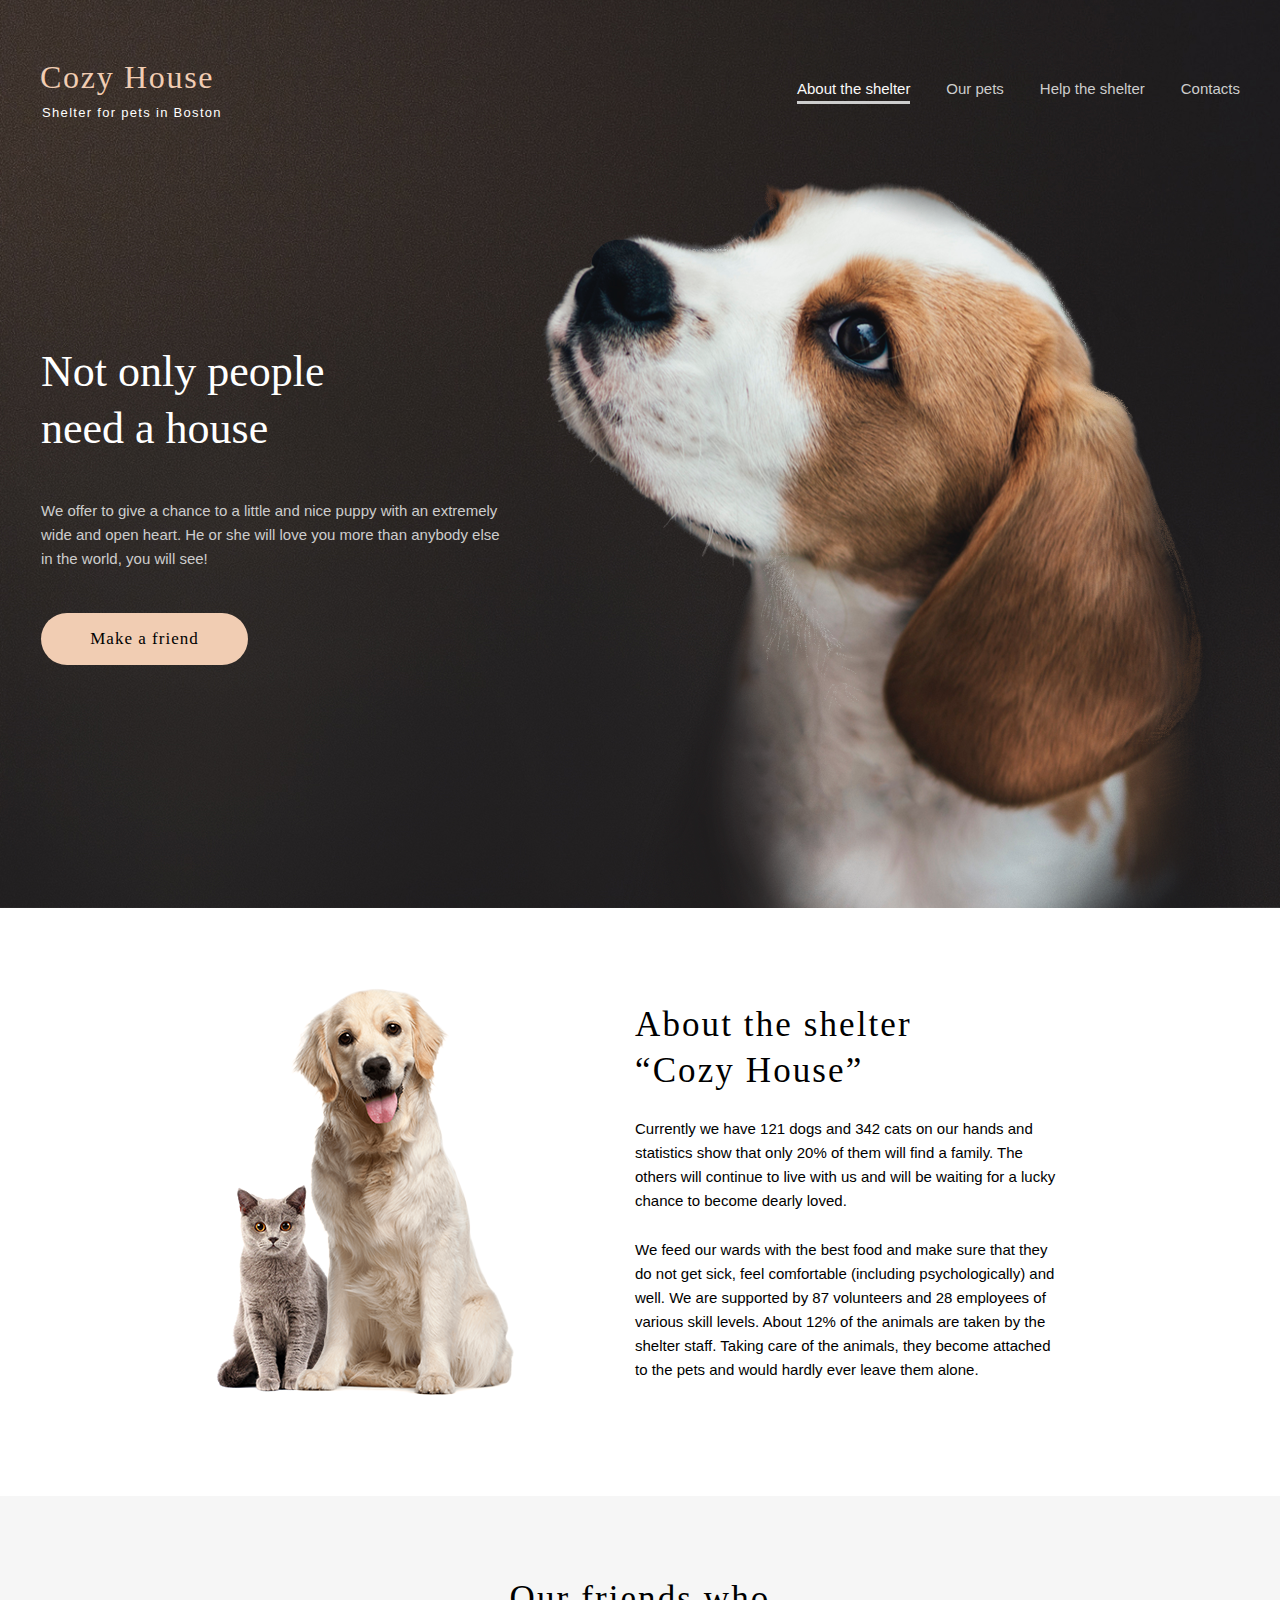
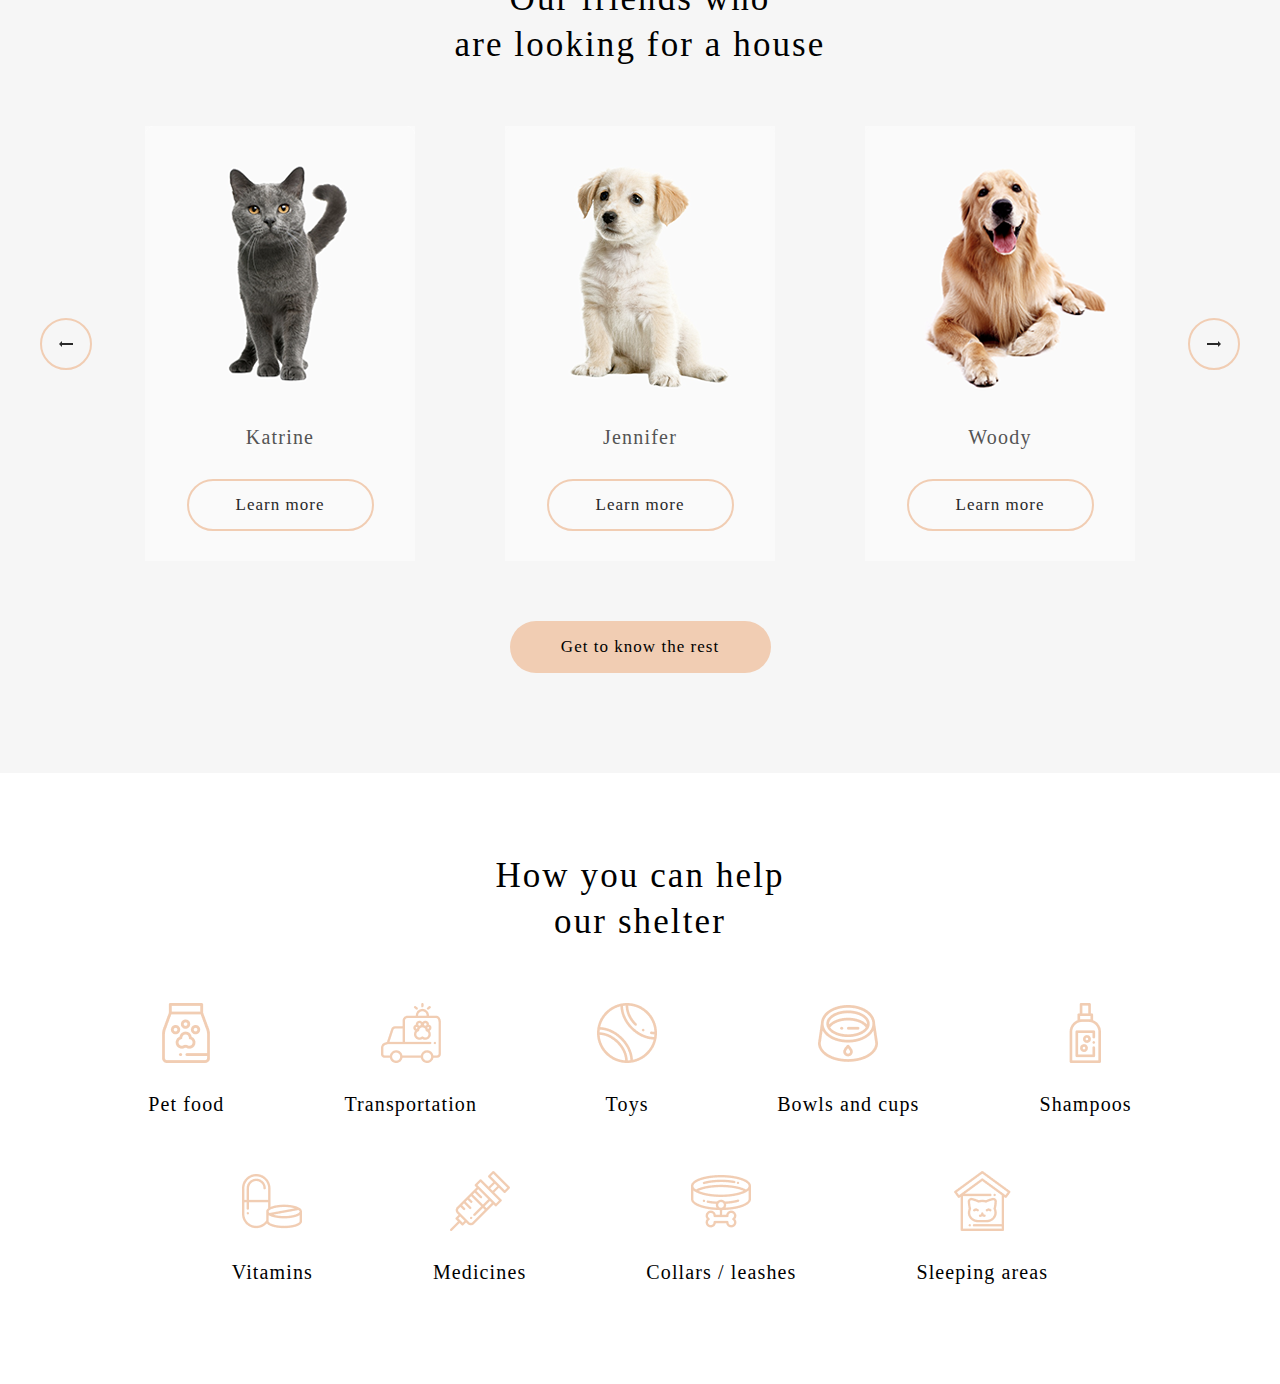
==== shelter/pages/main/index.html @ c252a826 "feat: make block help responsive up to 320px" ====
<!DOCTYPE html>
<html lang="en">
<head>
  <meta charset="UTF-8">
  <meta http-equiv="X-UA-Compatible" content="IE=edge">
  <meta name="viewport" content="width=device-width, initial-scale=1.0">
  <title>Document</title>
  <link rel="stylesheet" href="normalize.css">
  <link rel="stylesheet" href="style.css">
</head>
<body>  
  <div class="not-only">
    <div class="wrapper">
      <header class="header">
        <div class="logo">
          <div class="title">
            <h1 class="logo-title">Cozy House</h1>
          </div>          
          <span class="subtitle">Shelter for pets in Boston</span>
        </div>
        <nav class="nav-menu">
          <ul class="nav-list">
            <li class="nav-item nav-item-active"><a href="#about" class="nav-link-active">About the shelter</a></li>
            <li class="nav-item"><a href="../pets/index.html" class="nav-link">Our pets</a></li>
            <li class="nav-item"><a href="#help" class="nav-link">Help the shelter</a></li>
            <li class="nav-item"><a href="#footer" class="nav-link">Contacts</a></li>
          </ul>
        </nav>
        <div class="burger">
          <div class="line"></div>
          <div class="line"></div>
          <div class="line"></div>
        </div>
      </header>
      <div class="start-screen-content">
        <div class="content">
          <h2>Not only people need a house</h2>
          <p>We offer to give a chance to a little and nice puppy with an extremely wide and open heart. He or she will love you more than anybody else in the world, you will see!</p>
          
            <a href="#pets" class="button button-primary make-a-friend">
              Make a friend
            </a>
          
        </div>        
        <img class="start-screen-puppy" src="../../assets/images/start-screen-puppy.png" alt="puppy image">
      </div>
     </div>
  </div>
  <div class="about">
    <div class="about-content">
      <img src="../../assets/images/about-pets.png" alt="picture of pets">
      <div class="content">
        <div class="heading"><h3>About the shelter “Cozy House”</h3></div>
        <div class="subheading">Currently we have 121 dogs and 342 cats on our hands and statistics show that only 20% of them will find a family. The others will continue to live with us and will be waiting for a lucky chance to become dearly loved.</div>
        <div class="subheading">We feed our wards with the best food and make sure that they do not get sick, feel comfortable (including psychologically) and well. We are supported by 87 volunteers and 28 employees of various skill levels. About 12% of the animals are taken by the shelter staff. Taking care of the animals, they become attached to the pets and would hardly ever leave them alone.</div>
      </div>
    </div>
  </div>
  <div class="pets" id="pets">
    <div class="pets-content">
      <div class="heading"><h3>Our friends who<br/>are looking for a house</h3></div>
      <div class="slider">
        <button class="button-arrow for-big-screen arrow-left"><img src="../../assets/images/Arrow-left.png" alt=""></button>
        <div class="card-container">
          <div class="card">
            <div class="pet-img"><img src="../../assets/images/pets-katrine.png" alt="pet photo"></div>
            <p class="pet-name">Katrine</p>
            <button class="button button-secondary">Learn more</button>
          </div>
          <div class="card">
            <div class="pet-img"><img src="../../assets/images/pets-jennifer.png" alt="pet photo"></div>
            <p class="pet-name">Jennifer</p>
            <button class="button button-secondary">Learn more</button>
          </div>
          <div class="card">
            <div class="pet-img"><img src="../../assets/images/pets-woody.png" alt="pet photo"></div>
            <p class="pet-name">Woody</p>
            <button class="button button-secondary">Learn more</button>
          </div>   
        </div>     
        <button class="button-arrow for-big-screen arrow-right"><img src="../../assets/images/Arrow-right.png" alt=""></button>
                
      </div>
      <div class="for-small-screen">
        <button class="button-arrow arrow-left"><img src="../../assets/images/Arrow-left.png" alt=""></button>
        <button class="button-arrow arrow-right"><img src="../../assets/images/Arrow-right.png" alt=""></button>
      </div>
      <a href="../pets/index.html" class="button button-primary">Get to know the rest</a>
    </div>
  </div>
  
  <div class="help" id="help">
    <div class="help-content">
      <h3 class="heading">How you can help our shelter</h3>
      <div class="list">
        <div class="list-item">
          <img src="../../assets/icons/icon-pet-food.png" alt="icon-image" class="icon">
          <div class="text">Pet food</div>
        </div>
        <div class="list-item">
          <img src="../../assets/icons/icon-transportation.png" alt="icon-image" class="icon">
          <div class="text">Transportation</div>
        </div>
        <div class="list-item">
          <img src="../../assets/icons/icon-toys.png" alt="icon-image" class="icon">
          <div class="text">Toys</div>
        </div>
        <div class="list-item">
          <img src="../../assets/icons/icon-bowls-and-cups.png" alt="icon-image" class="icon">
          <div class="text">Bowls and cups</div>
        </div>
        <div class="list-item">
          <img src="../../assets/icons/icon-shampoos.png" alt="icon-image" class="icon">
          <div class="text">Shampoos</div>
        </div>
        <div class="list-item">
          <img src="../../assets/icons/icon-vitamins.png" alt="icon-image" class="icon">
          <div class="text">Vitamins</div>
        </div>
        <div class="list-item">
          <img src="../../assets/icons/icon-medicines.png" alt="icon-image" class="icon">
          <div class="text">Medicines</div>
        </div>
        <div class="list-item">
          <img src="../../assets/icons/icon-collars-leashes.png" alt="icon-image" class="icon">
          <div class="text">Collars / leashes</div>
        </div>
        <div class="list-item">
          <img src="../../assets/icons/icon-sleeping-area.png" alt="icon-image" class="icon">
          <div class="text">Sleeping areas</div>
        </div>
      </div>
    </div>
  </div>

  <!-- <div class="donation">
    <div class="donation-content">
      <img src="../../assets/images/donation-dog.png" alt="dog image" class="donation-dog-img">
      <div class="content">
        <h3 class="heading">You can also make a donation</h3>
        <h5 class="subheading">Name of the bank / Type of bank account</h5>
        <a href="##" class="credit-card-link">
          <div class="credit-card">
            <img src="../../assets/icons/credit-card.png" alt="credit card image" class="credit-card-img">
            <h4 class="credit-card-number">8380 2880 8028 8791 7435</h4>
          </div>
        </a>
        <div class="legal-information">Legal information and lorem ipsum dolor sit amet, consectetur adipiscing elit. Maecenas a ipsum at libero sagittis dignissim sed ac diam. Praesent ultrices maximus tortor et vulputate. Interdum et malesuada fames ac ante ipsum primis in faucibus.</div>
        
      </div>
    </div>
  </div> -->

  <!-- <footer class="footer" id="footer">
    <div class="footer-content">
      <div class="footer-info-box contacts">
        <h3 class="title">For questions and suggestions</h3>
        <a href="mailto:email@shelter.com">
          <div class="footer-contacts mail">
            <img src="../../assets/icons/icon-email.png" alt="email icon" class="footer-icon email-icon">
            <h4 class="email-address">email@shelter.com</h4>
          </div>
        </a>
        <a href="tel:+13 674 567 75 54">
          <div class="footer-contacts phone">
            <img src="../../assets/icons/icon-phone.png" alt="phone icon" class="footer-icon phone-icon">
            <h4 class="phone-number">+13 674 567 75 54</h4>
          </div>
        </a>        
      </div>
      
      <div class="footer-info-box locations">
        <h3 class="title">We are waiting for your visit</h3>
        <a href="https://bit.ly/3NLnndG" target="_blank">
          <div class="footer-contacts boston">
            <img src="../../assets/icons/icon-marker.png" alt="geo icon" class="footer-icon">
            <h4 class="boston-address">1 Central Street, Boston (entrance from the store)</h4>
          </div>
        </a>
        <a href="https://bit.ly/3wW7yuR" target="_blank">
          <div class="footer-contacts london">
            <img src="../../assets/icons/icon-marker.png" alt="geo icon" class="footer-icon">
            <h4 class="phone-number">18 South Park, London </h4>
          </div>
        </a>
      </div>
      <img src="../../assets/images/footer-puppy.png" alt="puppy image" class="footer-puppy">
    </div>
  </footer> -->
</body>
</html>
---- shelter/pages/main/style.css ----
html {
  width: 100%;
  max-width: 100%;
  overflow-x: hidden;
}

body {
  width: 100%;
  max-width: 100%;
  overflow-x: hidden;
}

h3, h4, h5, .button, .not-only .header .logo .title .logo-title, .not-only .content h2, .card .pet-name, .help .help-content .heading, .help .help-content .list .list-item .text, .donation .donation-content .content .credit-card .credit-card-number {
  font-family: Georgia, 'Times New Roman', Times, serif;
  font-style: normal;
  font-weight: 400;
}

.not-only .header .logo .subtitle, .not-only .header .nav-menu .nav-list .nav-item, .not-only .content p, .about .about-content .content .subheading {
  font-family: Arial, Helvetica, sans-serif;
  font-weight: normal;
  font-size: 15px;
}

.donation .donation-content .content .legal-information {
  font-family: Arial, Helvetica, sans-serif;
  font-style: italic;
}

html {
  scroll-behavior: smooth;
}

a {
  text-decoration: none;
}

a:hover {
  cursor: pointer;
}

a:link, a:visited {
  color: inherit;
}

body {
  height: auto;
  width: auto;
}

h1 {
  letter-spacing: 0.06em;
  line-height: 110%;
}

h2 {
  font-size: 44px;
  margin: 0px;
  line-height: 130%;
}

h3 {
  font-size: 35px;
  color: color-dark-1;
  line-height: 130%;
  letter-spacing: 0.06em;
  margin: 0px;
}

@media (max-width: 767px) {
  h3 {
    font-size: 25px;
  }
}

h4 {
  font-size: 20px;
  line-height: 115%;
  letter-spacing: 0.06em;
  color: #545454;
  margin: 0px;
  color: #F1CDB3;
}

h5 {
  font-size: 15px;
  line-height: 110%;
  color: #545454;
  letter-spacing: 0.06em;
  margin: 0px;
}

.button {
  border-radius: 100px;
  height: 52px;
  color: #292929;
  border: none;
  display: flex;
  align-items: center;
  justify-content: center;
  font-size: 17px;
  line-height: 130%;
  letter-spacing: 0.06em;
  color: #292929;
}

.button:hover {
  cursor: pointer;
}

.button-primary {
  background-color: #F1CDB3;
}

.button-primary:hover {
  background-color: #FDDCC4;
}

.button-secondary {
  border: 2px solid #F1CDB3;
  background-color: transparent;
  width: 187px;
}

.button-secondary:hover {
  background-color: #FDDCC4;
}

.button-arrow {
  width: 52px;
  height: 52px;
  border: 2px solid #F1CDB3;
  font-weight: bold;
  border-radius: 100px;
  display: flex;
  align-items: center;
  justify-content: center;
  background-color: transparent;
}

.button-arrow:hover {
  background-color: #FDDCC4;
  cursor: pointer;
}

.not-only {
  background-image: url("../../assets/images/start-screen-background.jpg");
  background-size: 100%;
  background-repeat: no-repeat;
  width: 100%;
  height: 908px;
}

@media (max-width: 1279px) {
  .not-only {
    width: auto;
    height: auto;
    background-image: url("../../assets/images/start-screen-background-768.jpg");
  }
}

@media (max-width: 767px) {
  .not-only {
    background-image: url("../../assets/images/start-screen-gradient-background-320px.png");
  }
}

.not-only .wrapper {
  max-width: 1200px;
  height: auto;
  margin: auto;
  display: flex;
  flex-direction: column;
  align-items: center;
}

@media (max-width: 1279px) {
  .not-only .wrapper {
    height: fit-content;
  }
}

@media (max-width: 767px) {
  .not-only .wrapper {
    padding: 30px 10px 0;
  }
}

.not-only .start-screen-content {
  max-width: 1200px;
  height: auto;
  margin-top: 60px;
  display: flex;
  align-items: center;
  justify-content: space-between;
  column-gap: 40px;
}

@media (max-width: 1279px) {
  .not-only .start-screen-content {
    width: calc(100% - 200px);
    display: flex;
    flex-direction: column;
    margin-top: 0;
    height: auto;
  }
}

.not-only .start-screen-content .start-screen-puppy {
  max-width: 100%;
  min-width: 260px;
  height: auto;
}

@media (max-width: 1279px) {
  .not-only .start-screen-content .start-screen-puppy {
    width: 100%;
    height: auto;
    margin-left: 140px;
  }
}

@media (max-width: 767px) {
  .not-only .start-screen-content .start-screen-puppy {
    margin-left: 40px;
  }
}

.not-only .start-screen-content .content {
  margin-top: 163px;
  margin-bottom: 243px;
  display: flex;
  flex-direction: column;
  justify-content: space-between;
}

@media (max-width: 1279px) {
  .not-only .start-screen-content .content {
    margin-top: 60px;
    margin-bottom: 100px;
  }
}

@media (max-width: 767px) {
  .not-only .start-screen-content .content {
    margin-bottom: 105px;
  }
}

.not-only .header {
  height: 60px;
  width: 100%;
  margin-top: 60px;
  display: flex;
  flex-direction: row;
  align-items: center;
  justify-content: space-between;
}

@media (max-width: 1279px) {
  .not-only .header {
    width: calc(100% - 60px);
    margin-left: 30px;
    margin-right: 30px;
    margin-top: 30px;
  }
}

@media (max-width: 767px) {
  .not-only .header {
    margin: 0 43px 0 0;
    width: calc(100% - 43px);
  }
}

.not-only .header .logo {
  display: flex;
  flex-direction: column;
  justify-content: space-between;
  width: 184px;
  height: 60px;
  color: #F1CDB3;
}

.not-only .header .logo .title {
  width: 184px;
  height: 35px;
  left: 0px;
  top: calc(50% - 35px/2 - 12.5px);
}

.not-only .header .logo .title .logo-title {
  font-size: 32px;
  margin: 0px;
  line-height: 110%;
  letter-spacing: 0.053em;
  text-align: justify;
}

.not-only .header .logo .subtitle {
  display: inline-block;
  font-size: 13px;
  line-height: 15px;
  letter-spacing: 0.1em;
  color: #FFFFFF;
  text-align: center;
}

.not-only .header .nav-menu {
  width: 443px;
  height: 27px;
  display: flex;
  align-items: center;
  justify-content: space-between;
}

@media (max-width: 767px) {
  .not-only .header .nav-menu {
    display: none;
  }
}

.not-only .header .nav-menu .nav-list {
  width: 100%;
  list-style: none;
  display: flex;
  flex-direction: row;
  justify-content: space-between;
  padding-left: 0px;
}

.not-only .header .nav-menu .nav-list .nav-item {
  font-size: 15px;
  line-height: 160%;
  color: #CDCDCD;
}

.not-only .header .nav-menu .nav-list .nav-item-active {
  color: #FAFAFA;
  border-bottom: #CDCDCD solid 3px;
}

.not-only .burger {
  width: 30px;
  height: 22px;
  display: none;
}

.not-only .burger .line {
  width: 100%;
  height: 2px;
  background-color: #F1CDB3;
}

@media (max-width: 767px) {
  .not-only .burger {
    display: flex;
    flex-direction: column;
    justify-content: space-between;
  }
}

.not-only .content {
  width: 460px;
  height: 322px;
}

@media (max-width: 767px) {
  .not-only .content {
    height: auto;
    width: auto;
    display: flex;
    flex-direction: column;
    align-items: center;
    row-gap: 42px;
  }
}

.not-only .content h2 {
  width: 310px;
  height: 114px;
  color: white;
}

@media (max-width: 767px) {
  .not-only .content h2 {
    font-size: 25px;
    letter-spacing: 0.06em;
    width: 250px;
    text-align: center;
    height: 64px;
  }
}

.not-only .content p {
  width: 460px;
  height: 72px;
  color: #CDCDCD;
  font-size: 15px;
  line-height: 160%;
}

@media (max-width: 767px) {
  .not-only .content p {
    width: 300px;
    height: auto;
    text-align: center;
    margin: 0;
  }
}

.not-only .content .button {
  width: 207px;
}

@media (max-width: 1279px) {
  .not-only .content .button {
    display: flex;
    align-self: center;
  }
}

.not-only img {
  width: 698px;
  height: 728px;
}

.about {
  width: 1280px;
  height: 588px;
  margin: auto;
  display: flex;
  align-self: center;
  justify-content: center;
}

@media (max-width: 1279px) {
  .about {
    width: auto;
    height: auto;
    padding-top: 80px;
    padding-bottom: 100px;
  }
}

@media (max-width: 767px) {
  .about {
    padding: 42px 0;
  }
}

.about img {
  width: 300px;
  height: 408px;
  margin-left: 175px;
}

@media (max-width: 1279px) {
  .about img {
    margin-left: 0;
  }
}

@media (max-width: 767px) {
  .about img {
    width: 260px;
    height: auto;
    margin-top: 42px;
  }
}

.about .about-content {
  width: 1200px;
  height: 408px;
  margin: auto;
  margin-top: 80px;
  display: flex;
  align-items: center;
}

@media (max-width: 1279px) {
  .about .about-content {
    flex-direction: column-reverse;
    width: auto;
    height: auto;
    margin-top: 0;
  }
}

.about .about-content .content {
  width: 430px;
  height: 380px;
  margin-left: 120px;
  margin-right: 175px;
  display: flex;
  flex-direction: column;
  justify-content: space-between;
}

@media (max-width: 1279px) {
  .about .about-content .content {
    margin: 0 0 80px;
  }
}

@media (max-width: 767px) {
  .about .about-content .content {
    width: auto;
    height: auto;
    padding: 0 25px;
    row-gap: 23px;
    margin: auto;
  }
}

.about .about-content .content .heading {
  width: 360px;
  height: 90px;
}

@media (max-width: 767px) {
  .about .about-content .content .heading {
    width: 260px;
    height: 64px;
    text-align: center;
    margin: auto;
  }
  .about .about-content .content .heading h3 {
    font-size: 25px;
  }
}

.about .about-content .content .subheading {
  max-width: 430px;
  height: auto;
  line-height: 160%;
}

@media (max-width: 767px) {
  .about .about-content .content .subheading {
    text-align: justify;
  }
}

.pets {
  width: 100vw;
  height: 797px;
  background-color: #F6F6F6;
  padding-top: 80px;
}

@media (max-width: 767px) {
  .pets {
    padding-top: 42px;
    padding-bottom: 42px;
    height: auto;
  }
}

.pets .pets-content {
  height: 697px;
  margin: 0px auto;
  display: flex;
  flex-direction: column;
  align-items: center;
}

@media (max-width: 767px) {
  .pets .pets-content {
    height: auto;
  }
}

.pets .pets-content .button {
  height: 52px;
}

.pets .pets-content .heading {
  width: 400px;
  height: 90px;
  text-align: center;
  margin: 0px auto 60px;
}

@media (max-width: 767px) {
  .pets .pets-content .heading {
    margin-bottom: 42px;
    width: 300px;
    height: 64px;
  }
}

.pets .pets-content .slider {
  height: 435px;
  margin: 0px auto 60px;
  display: flex;
  align-items: center;
  justify-content: space-between;
}

@media (max-width: 767px) {
  .pets .pets-content .slider {
    margin-bottom: 20px;
  }
}

.pets .pets-content .button-primary {
  width: 261px;
  height: 52px;
}

.pets .pets-content .button-primary:hover {
  cursor: pointer;
  background-color: #FDDCC4;
}

.for-small-screen {
  display: none;
}

@media (max-width: 767px) {
  .for-small-screen {
    display: flex;
    width: 184px;
    justify-content: space-between;
    margin-bottom: 42px;
  }
}

.card-container {
  display: flex;
  gap: 90px;
  justify-content: space-between;
  margin: 0 53px;
}

@media (max-width: 1279px) {
  .card-container {
    gap: 40px;
    margin: 0 12px;
  }
  .card-container .card:nth-last-child(-n+1) {
    display: none;
  }
}

@media (max-width: 767px) {
  .card-container .card:nth-last-child(-n+2) {
    display: none;
  }
}

@media (max-width: 767px) {
  .for-big-screen {
    display: none;
  }
}

.card {
  width: 270px;
  height: 435px;
  display: flex;
  flex-direction: column;
  align-items: center;
  background-color: #FAFAFA;
}

.card:hover {
  cursor: pointer;
  box-shadow: 0px 2px 35px 14px rgba(13, 13, 13, 0.04);
}

.card:hover .button {
  border: none;
  box-shadow: 0px 0px 5px 1px #d5e0a8;
  background-color: #F1CDB3;
}

.card:hover .button:hover {
  background-color: #FDDCC4;
}

.card .pet-name {
  color: #545454;
  font-size: 20px;
  line-height: 23px;
  letter-spacing: 0.06em;
  margin-top: 30px;
  margin-bottom: 30px;
}

.card .pet-img {
  width: 270px;
  height: 270px;
}

.help {
  width: auto;
  padding: 80px 0 100px;
}

@media (max-width: 767px) {
  .help {
    padding: 42px 15px;
  }
}

.help .help-content {
  margin: 0px auto;
  padding: 0 87px;
  display: flex;
  flex-direction: column;
  align-items: center;
}

@media (max-width: 1279px) {
  .help .help-content {
    padding: 0;
  }
}

.help .help-content .heading {
  width: 312px;
  height: 90px;
  text-align: center;
  margin-bottom: 60px;
}

@media (max-width: 767px) {
  .help .help-content .heading {
    width: 225px;
    height: 64px;
    margin-bottom: 42px;
  }
}

.help .help-content .list {
  display: flex;
  flex-wrap: wrap;
  gap: 55px 120px;
  justify-content: center;
}

@media (max-width: 1279px) {
  .help .help-content .list {
    column-gap: 60px;
  }
}

@media (max-width: 767px) {
  .help .help-content .list {
    gap: 30px 30px;
    justify-content: start;
  }
}

.help .help-content .list .list-item {
  display: flex;
  flex-direction: column;
  align-items: center;
  justify-content: space-between;
  height: 113px;
}

@media (max-width: 1279px) {
  .help .help-content .list .list-item {
    width: 170px;
  }
}

@media (max-width: 767px) {
  .help .help-content .list .list-item {
    width: 130px;
    height: 87px;
  }
}

@media (max-width: 767px) {
  .help .help-content .list .list-item img {
    width: 50px;
    height: 50px;
  }
}

.help .help-content .list .list-item .text {
  font-size: 20px;
  line-height: 115%;
  letter-spacing: 0.056em;
}

@media (max-width: 767px) {
  .help .help-content .list .list-item .text {
    font-size: 15px;
    line-height: 110%;
  }
}

.donation {
  width: auto;
  background-color: #F6F6F6;
  padding: 80px 182px 100px 183px;
}

.donation .donation-content {
  display: flex;
  margin: 0px auto;
  justify-content: space-between;
  align-items: center;
}

@media (max-width: 1279px) {
  .donation .donation-content {
    flex-direction: column-reverse;
    align-items: center;
  }
}

.donation .donation-content .donation-dog-img {
  width: 505px;
  height: 261px;
}

.donation .donation-content .content {
  width: 380px;
  height: 282px;
  display: flex;
  flex-direction: column;
  justify-content: space-between;
}

@media (max-width: 1279px) {
  .donation .donation-content .content {
    margin-bottom: 60px;
  }
}

.donation .donation-content .content .legal-information {
  font-size: 12px;
  line-height: 150%;
  color: #B2B2B2;
}

.donation .donation-content .content .heading {
  width: 300px;
}

.donation .donation-content .content .credit-card {
  width: 349px;
  height: 43px;
  border-radius: 9px;
  background-color: #F1CDB3;
  display: flex;
  justify-content: space-evenly;
  align-items: center;
}

.donation .donation-content .content .credit-card .credit-card-img {
  width: 30px;
  height: 23px;
}

.donation .donation-content .content .credit-card .credit-card-number {
  color: #545454;
}

.credit-card-link {
  text-decoration: none;
}

footer {
  background-image: url(../../assets/images/footer-background.png);
  background-size: 100% 100%;
  background-repeat: no-repeat;
  padding: 40px 30px 0;
}

@media (max-width: 1279px) {
  footer {
    background-image: url(../../assets/images/footer-background-768px.png);
    background-size: 100% 100%;
    padding-top: 30px;
  }
}

footer .footer-content {
  max-width: 1200px;
  margin: 0px auto;
  display: flex;
  align-items: flex-start;
  justify-content: space-between;
  flex-wrap: wrap;
}

@media (max-width: 1279px) {
  footer .footer-content {
    column-gap: 60px;
    row-gap: 65px;
    align-items: center;
    justify-content: center;
  }
}

footer .footer-content .footer-info-box {
  height: 234px;
  display: flex;
  flex-direction: column;
  justify-content: space-between;
  align-items: flex-start;
  padding-top: 16px;
}

@media (max-width: 1279px) {
  footer .footer-content .footer-info-box {
    padding-top: 0;
  }
}

footer .footer-content .footer-info-box .title {
  color: #FFFFFF;
}

footer .footer-content .contacts {
  width: 279px;
}

footer .footer-content .locations {
  width: 302px;
}

footer .footer-content .footer-contacts {
  display: flex;
  align-items: center;
}

footer .footer-content .footer-icon {
  margin-right: 20px;
}

.nav-link-active:hover {
  cursor: default;
}
/*# sourceMappingURL=style.css.map */
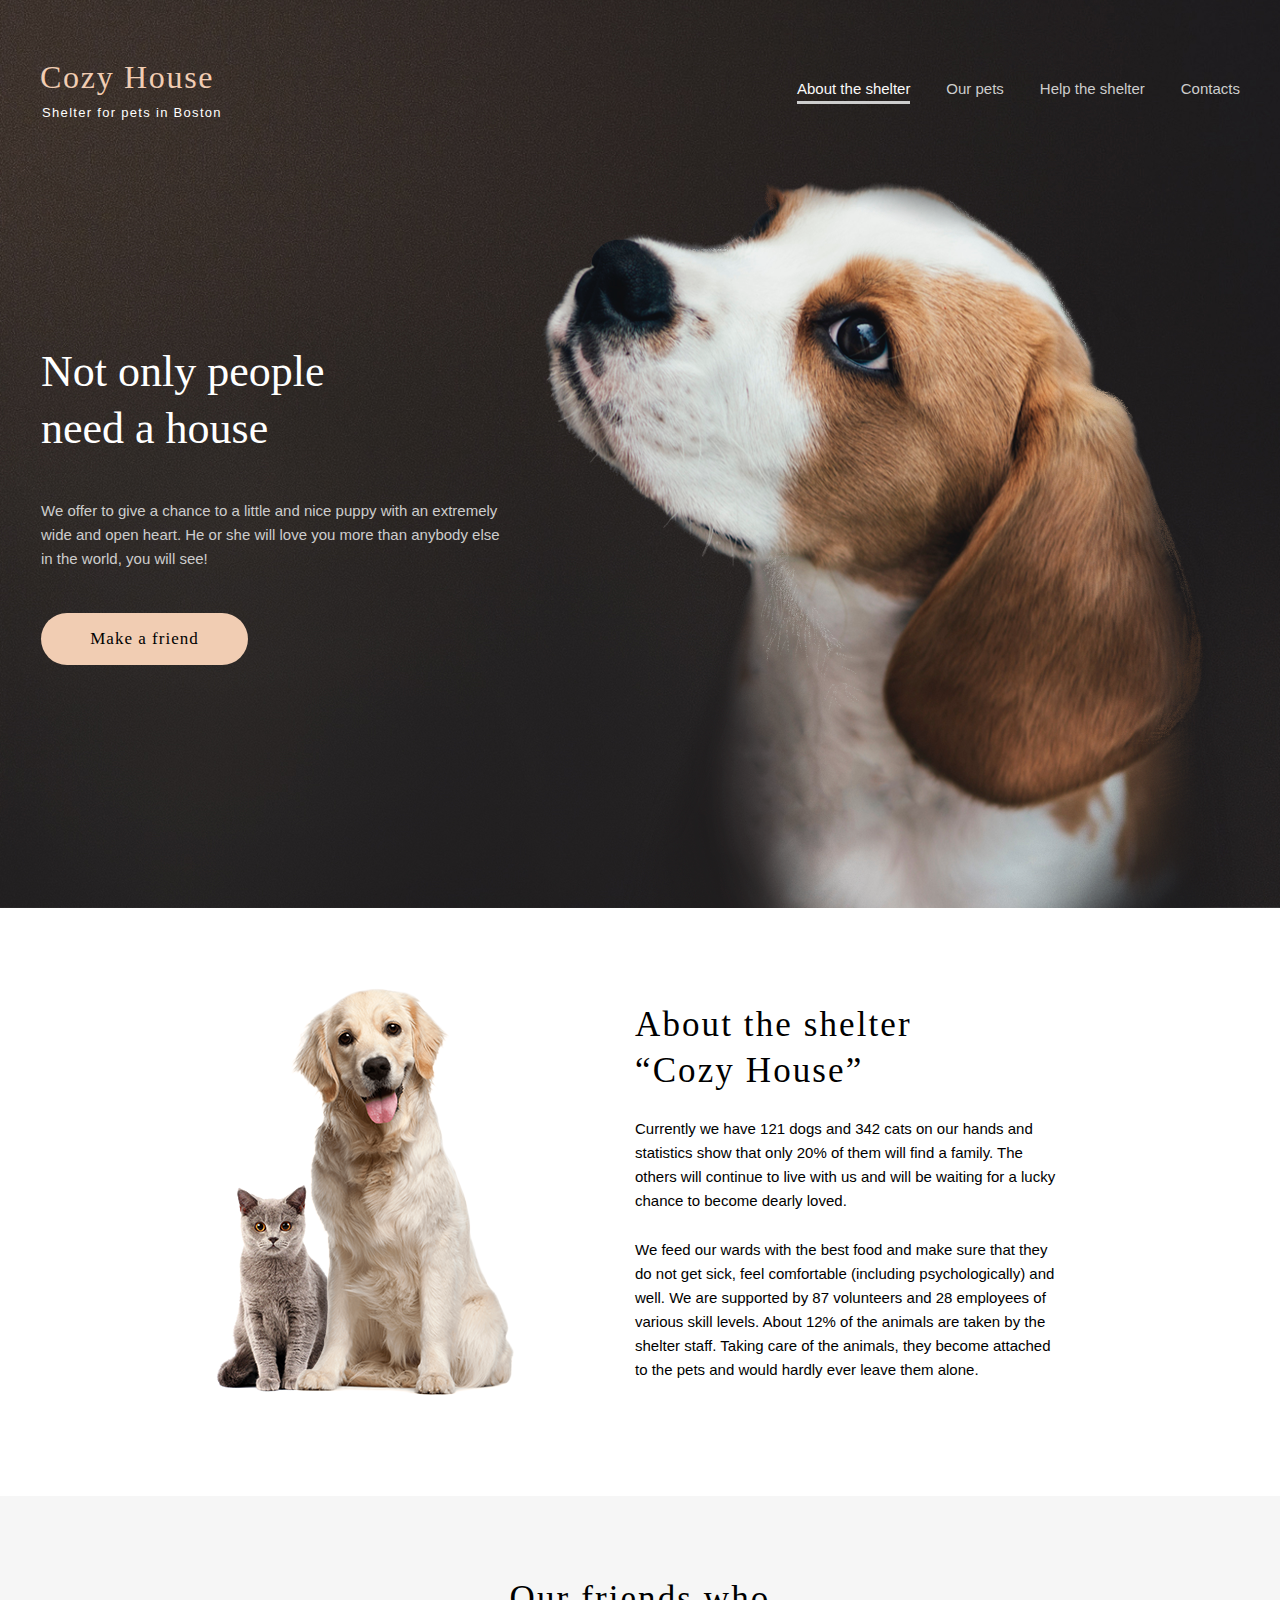
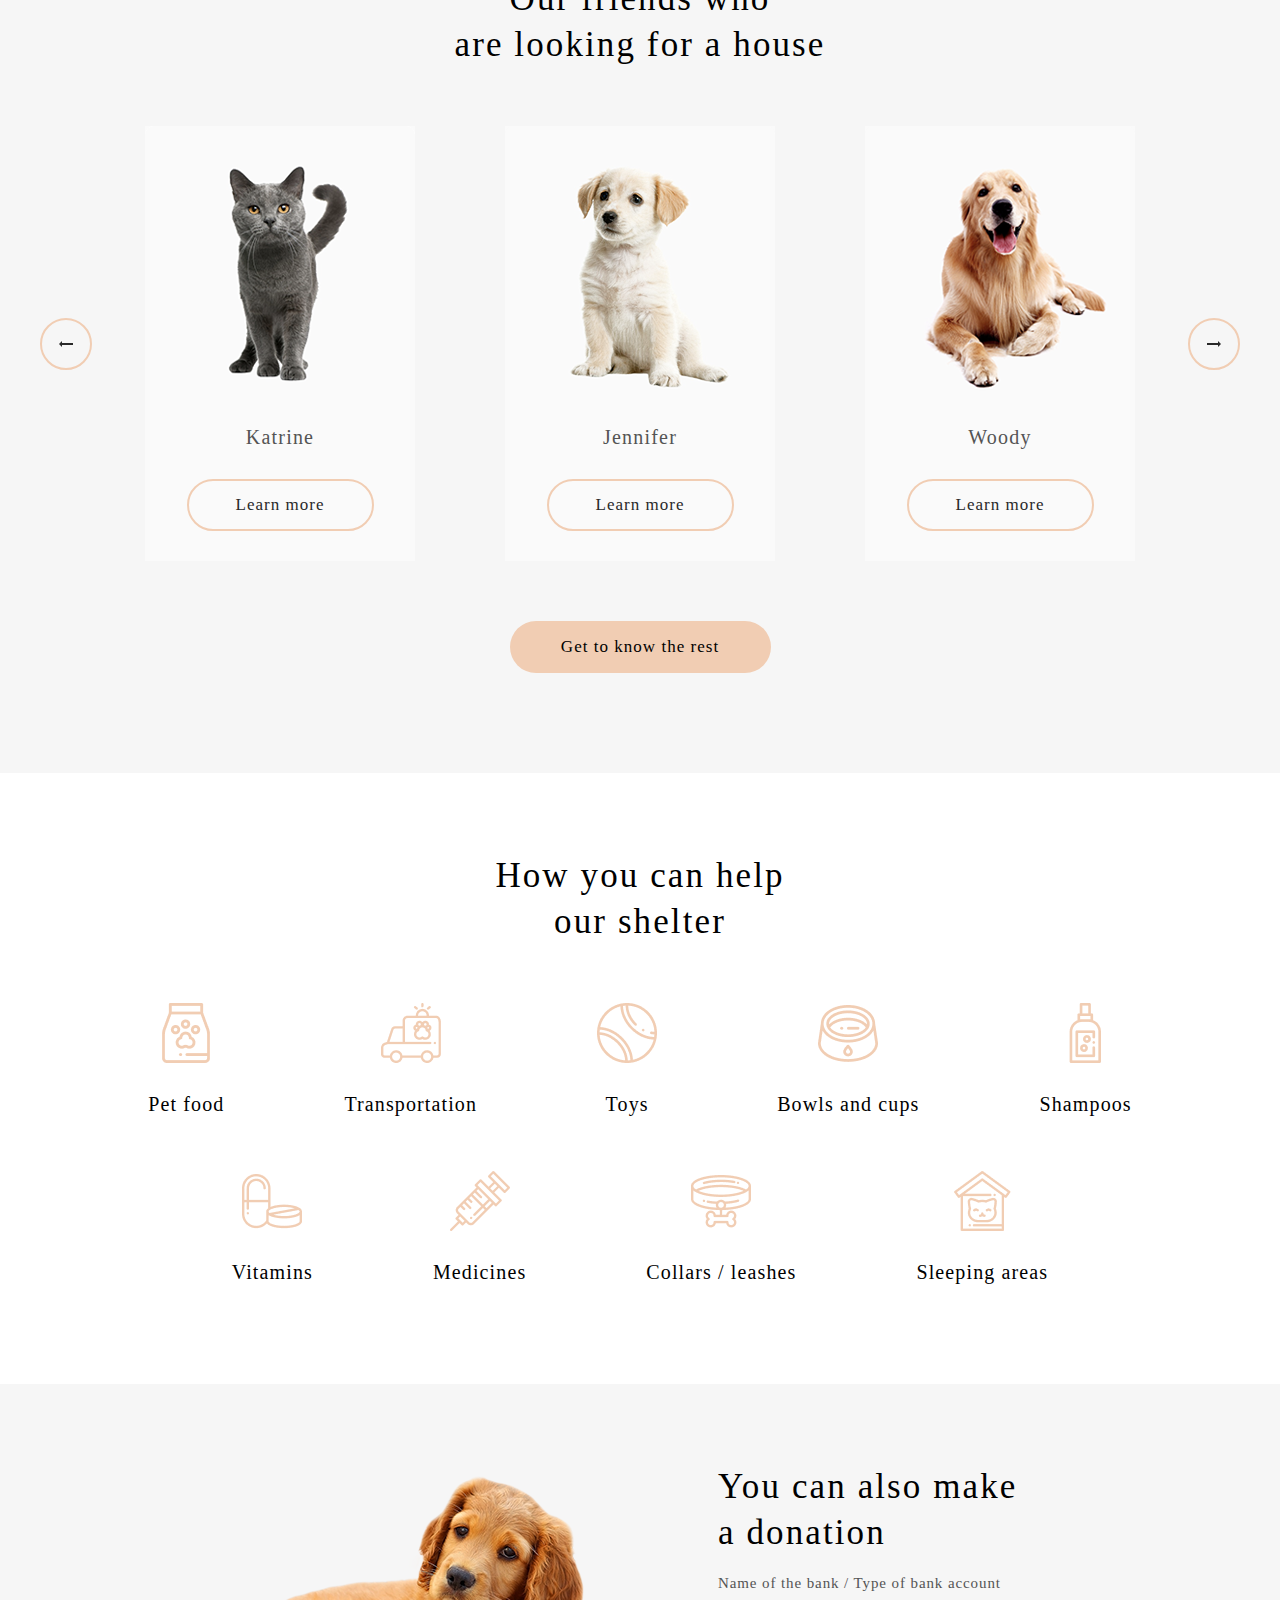
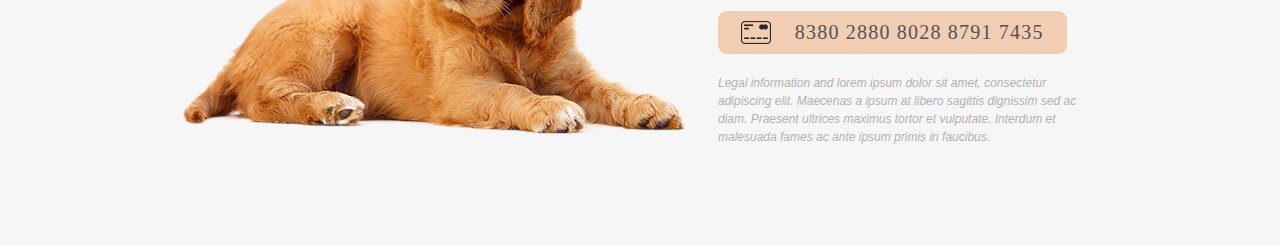
==== commit 8a5cf989: "feat: make block donation adaptive up to 320px" ====
--- a/shelter/pages/main/index.html
+++ b/shelter/pages/main/index.html
@@ -133,7 +133,7 @@
     </div>
   </div>
 
-  <!-- <div class="donation">
+  <div class="donation">
     <div class="donation-content">
       <img src="../../assets/images/donation-dog.png" alt="dog image" class="donation-dog-img">
       <div class="content">
@@ -149,7 +149,7 @@
         
       </div>
     </div>
-  </div> -->
+  </div>
 
   <!-- <footer class="footer" id="footer">
     <div class="footer-content">
--- a/shelter/pages/main/style.css
+++ b/shelter/pages/main/style.css
@@ -801,6 +801,12 @@
   padding: 80px 182px 100px 183px;
 }
 
+@media (max-width: 767px) {
+  .donation {
+    padding: 42px 0;
+  }
+}
+
 .donation .donation-content {
   display: flex;
   margin: 0px auto;
@@ -820,6 +826,13 @@
   height: 261px;
 }
 
+@media (max-width: 767px) {
+  .donation .donation-content .donation-dog-img {
+    width: 260px;
+    height: 135.2px;
+  }
+}
+
 .donation .donation-content .content {
   width: 380px;
   height: 282px;
@@ -831,6 +844,15 @@
 @media (max-width: 1279px) {
   .donation .donation-content .content {
     margin-bottom: 60px;
+  }
+}
+
+@media (max-width: 767px) {
+  .donation .donation-content .content {
+    width: 300px;
+    height: 281px;
+    align-items: center;
+    margin-bottom: 42px;
   }
 }
 
@@ -840,8 +862,29 @@
   color: #B2B2B2;
 }
 
+@media (max-width: 767px) {
+  .donation .donation-content .content .legal-information {
+    text-align: justify;
+    width: 280px;
+  }
+}
+
 .donation .donation-content .content .heading {
   width: 300px;
+}
+
+@media (max-width: 767px) {
+  .donation .donation-content .content .heading {
+    width: 220px;
+    text-align: center;
+  }
+}
+
+@media (max-width: 767px) {
+  .donation .donation-content .content .subheading {
+    line-height: 160%;
+    letter-spacing: normal;
+  }
 }
 
 .donation .donation-content .content .credit-card {
@@ -854,6 +897,12 @@
   align-items: center;
 }
 
+@media (max-width: 767px) {
+  .donation .donation-content .content .credit-card {
+    width: 281px;
+  }
+}
+
 .donation .donation-content .content .credit-card .credit-card-img {
   width: 30px;
   height: 23px;
@@ -861,6 +910,13 @@
 
 .donation .donation-content .content .credit-card .credit-card-number {
   color: #545454;
+}
+
+@media (max-width: 767px) {
+  .donation .donation-content .content .credit-card .credit-card-number {
+    font-size: 15px;
+    line-height: 110%;
+  }
 }
 
 .credit-card-link {
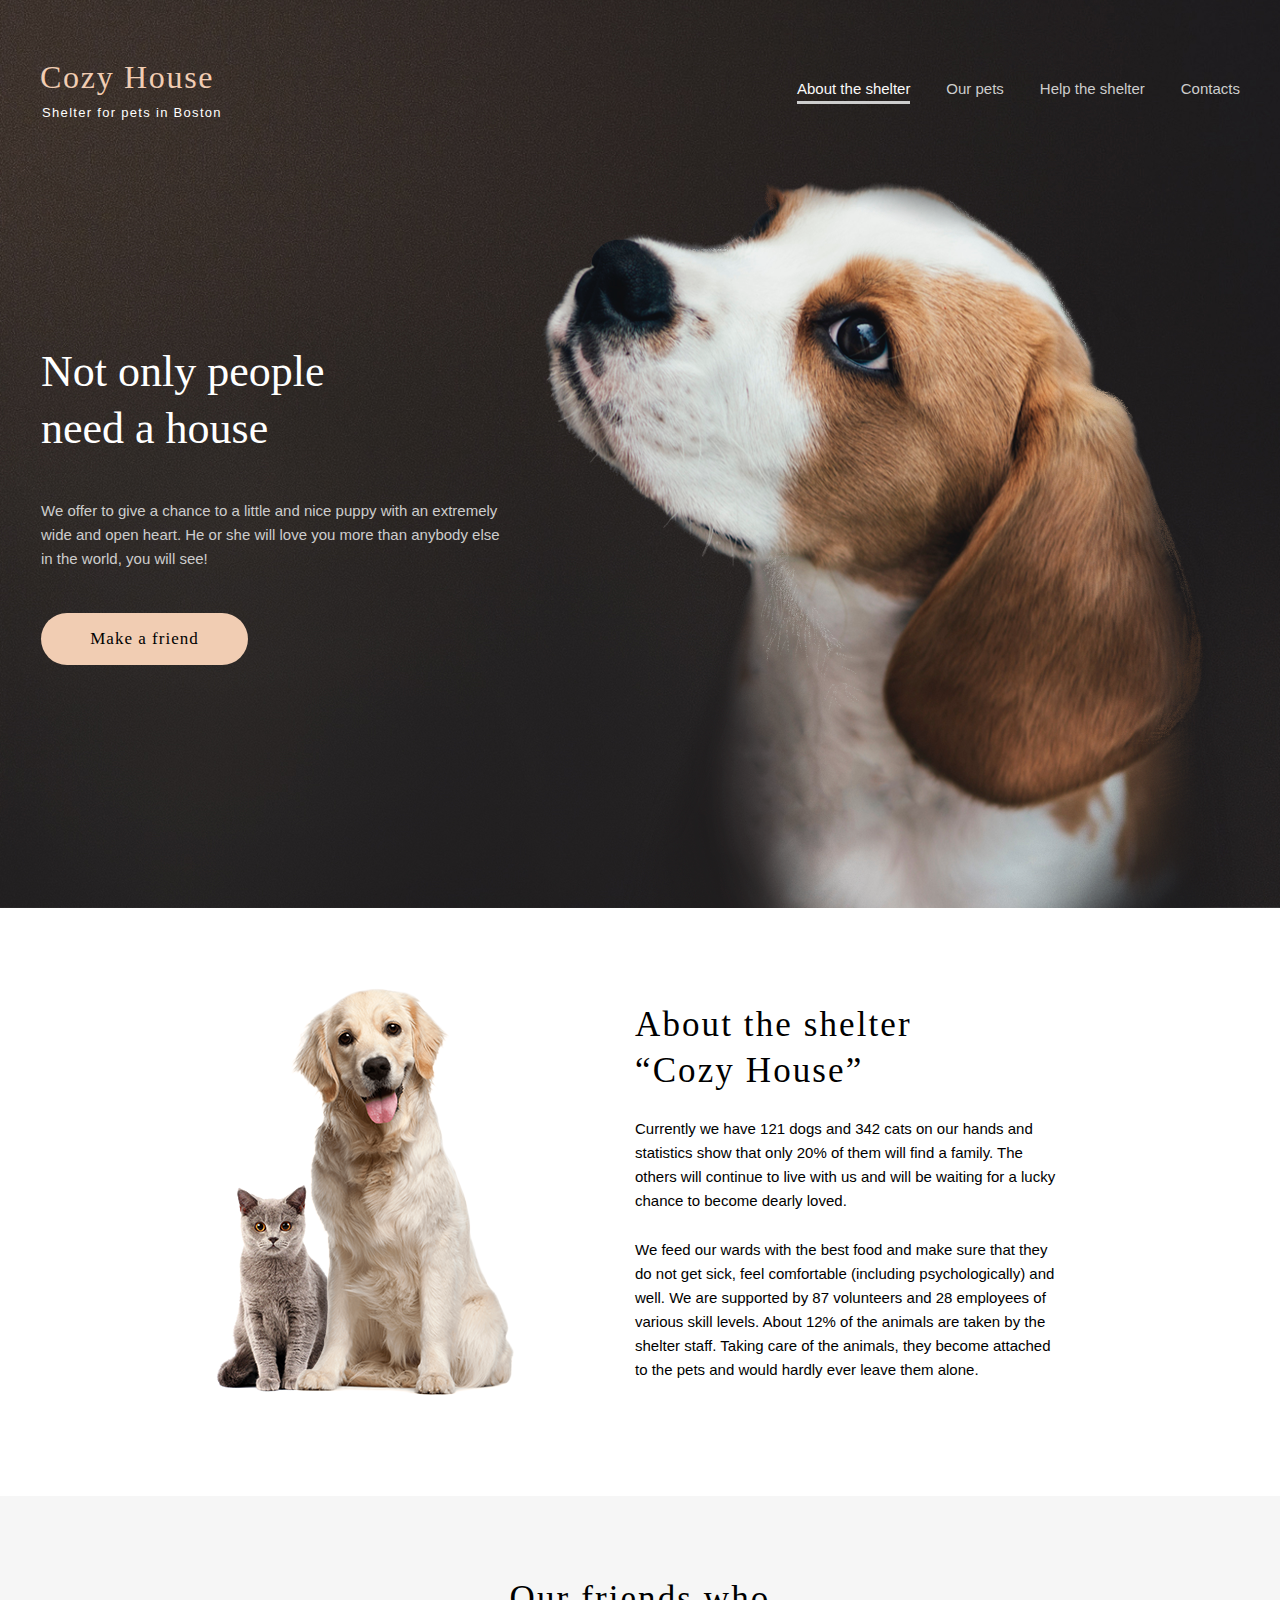
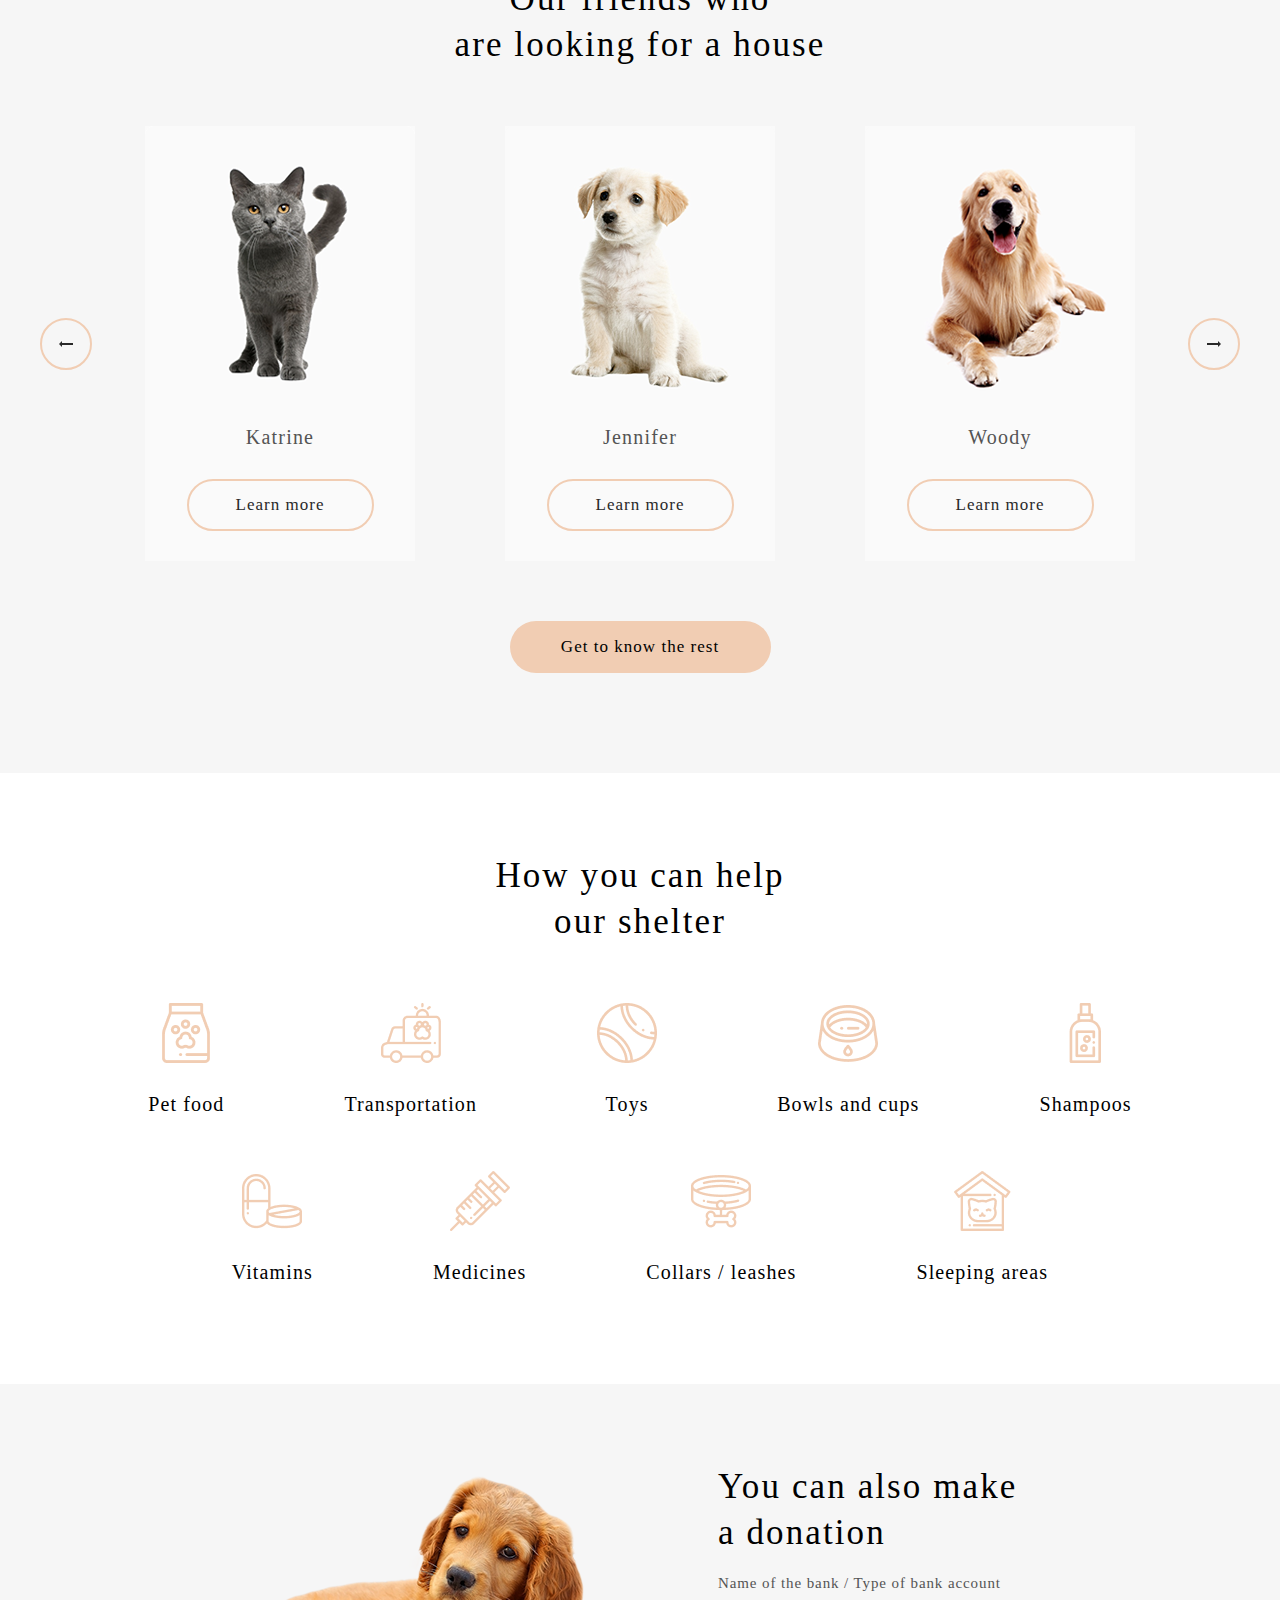
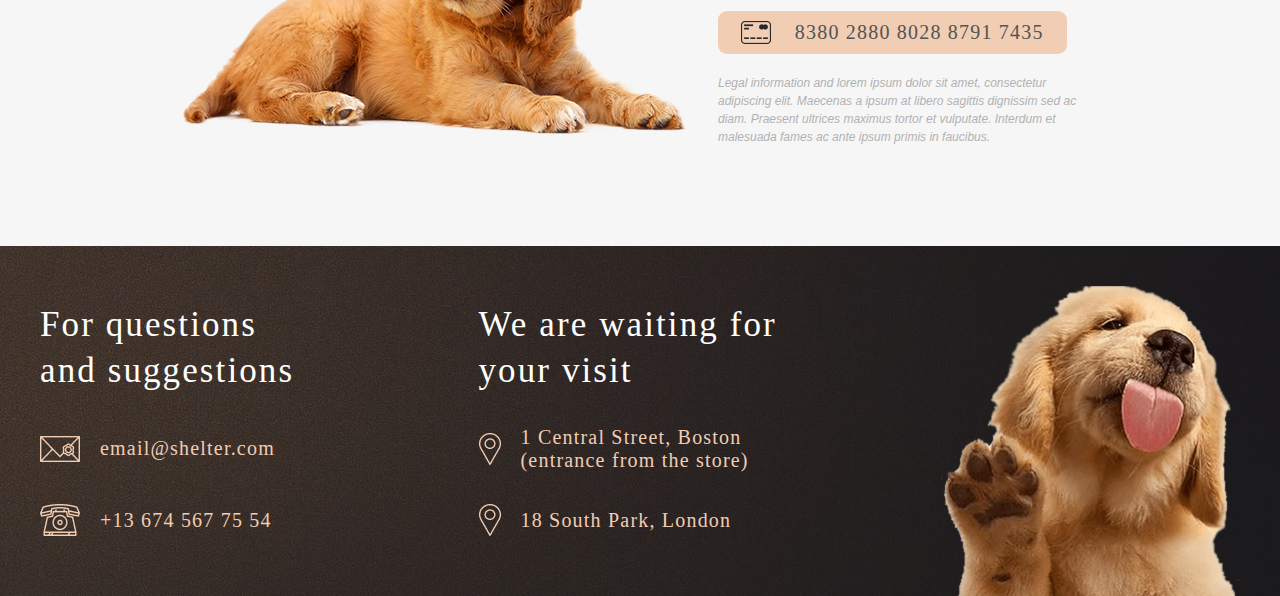
==== commit 82de9407: "feat: make footer adaptive up to 320px" ====
--- a/shelter/pages/main/index.html
+++ b/shelter/pages/main/index.html
@@ -151,7 +151,7 @@
     </div>
   </div>
 
-  <!-- <footer class="footer" id="footer">
+  <footer class="footer" id="footer">
     <div class="footer-content">
       <div class="footer-info-box contacts">
         <h3 class="title">For questions and suggestions</h3>
@@ -171,13 +171,13 @@
       
       <div class="footer-info-box locations">
         <h3 class="title">We are waiting for your visit</h3>
-        <a href="https://bit.ly/3NLnndG" target="_blank">
+        <a href="https://bit.ly/3NLnndG" target="_blank" class="location-row">
           <div class="footer-contacts boston">
             <img src="../../assets/icons/icon-marker.png" alt="geo icon" class="footer-icon">
             <h4 class="boston-address">1 Central Street, Boston (entrance from the store)</h4>
           </div>
         </a>
-        <a href="https://bit.ly/3wW7yuR" target="_blank">
+        <a href="https://bit.ly/3wW7yuR" target="_blank" class="location-row">
           <div class="footer-contacts london">
             <img src="../../assets/icons/icon-marker.png" alt="geo icon" class="footer-icon">
             <h4 class="phone-number">18 South Park, London </h4>
@@ -186,6 +186,6 @@
       </div>
       <img src="../../assets/images/footer-puppy.png" alt="puppy image" class="footer-puppy">
     </div>
-  </footer> -->
+  </footer>
 </body>
 </html>--- a/shelter/pages/main/style.css
+++ b/shelter/pages/main/style.css
@@ -938,6 +938,12 @@
   }
 }
 
+@media (max-width: 767px) {
+  footer {
+    padding: 30px 10px 0;
+  }
+}
+
 footer .footer-content {
   max-width: 1200px;
   margin: 0px auto;
@@ -956,6 +962,12 @@
   }
 }
 
+@media (max-width: 767px) {
+  footer .footer-content {
+    row-gap: 40px;
+  }
+}
+
 footer .footer-content .footer-info-box {
   height: 234px;
   display: flex;
@@ -971,10 +983,25 @@
   }
 }
 
+@media (max-width: 767px) {
+  footer .footer-content .footer-info-box {
+    height: auto;
+    row-gap: 40px;
+    align-items: center;
+  }
+}
+
 footer .footer-content .footer-info-box .title {
   color: #FFFFFF;
 }
 
+@media (max-width: 767px) {
+  footer .footer-content .footer-info-box .title {
+    text-align: center;
+    width: 279px;
+  }
+}
+
 footer .footer-content .contacts {
   width: 279px;
 }
@@ -992,7 +1019,28 @@
   margin-right: 20px;
 }
 
+@media (max-width: 767px) {
+  .london {
+    text-align: start;
+    margin-right: auto;
+  }
+}
+
+@media (max-width: 767px) {
+  .footer-puppy {
+    width: 260px;
+    height: 269px;
+  }
+}
+
 .nav-link-active:hover {
   cursor: default;
 }
+
+@media (max-width: 767px) {
+  .location-row {
+    display: flex;
+    align-self: start;
+  }
+}
 /*# sourceMappingURL=style.css.map */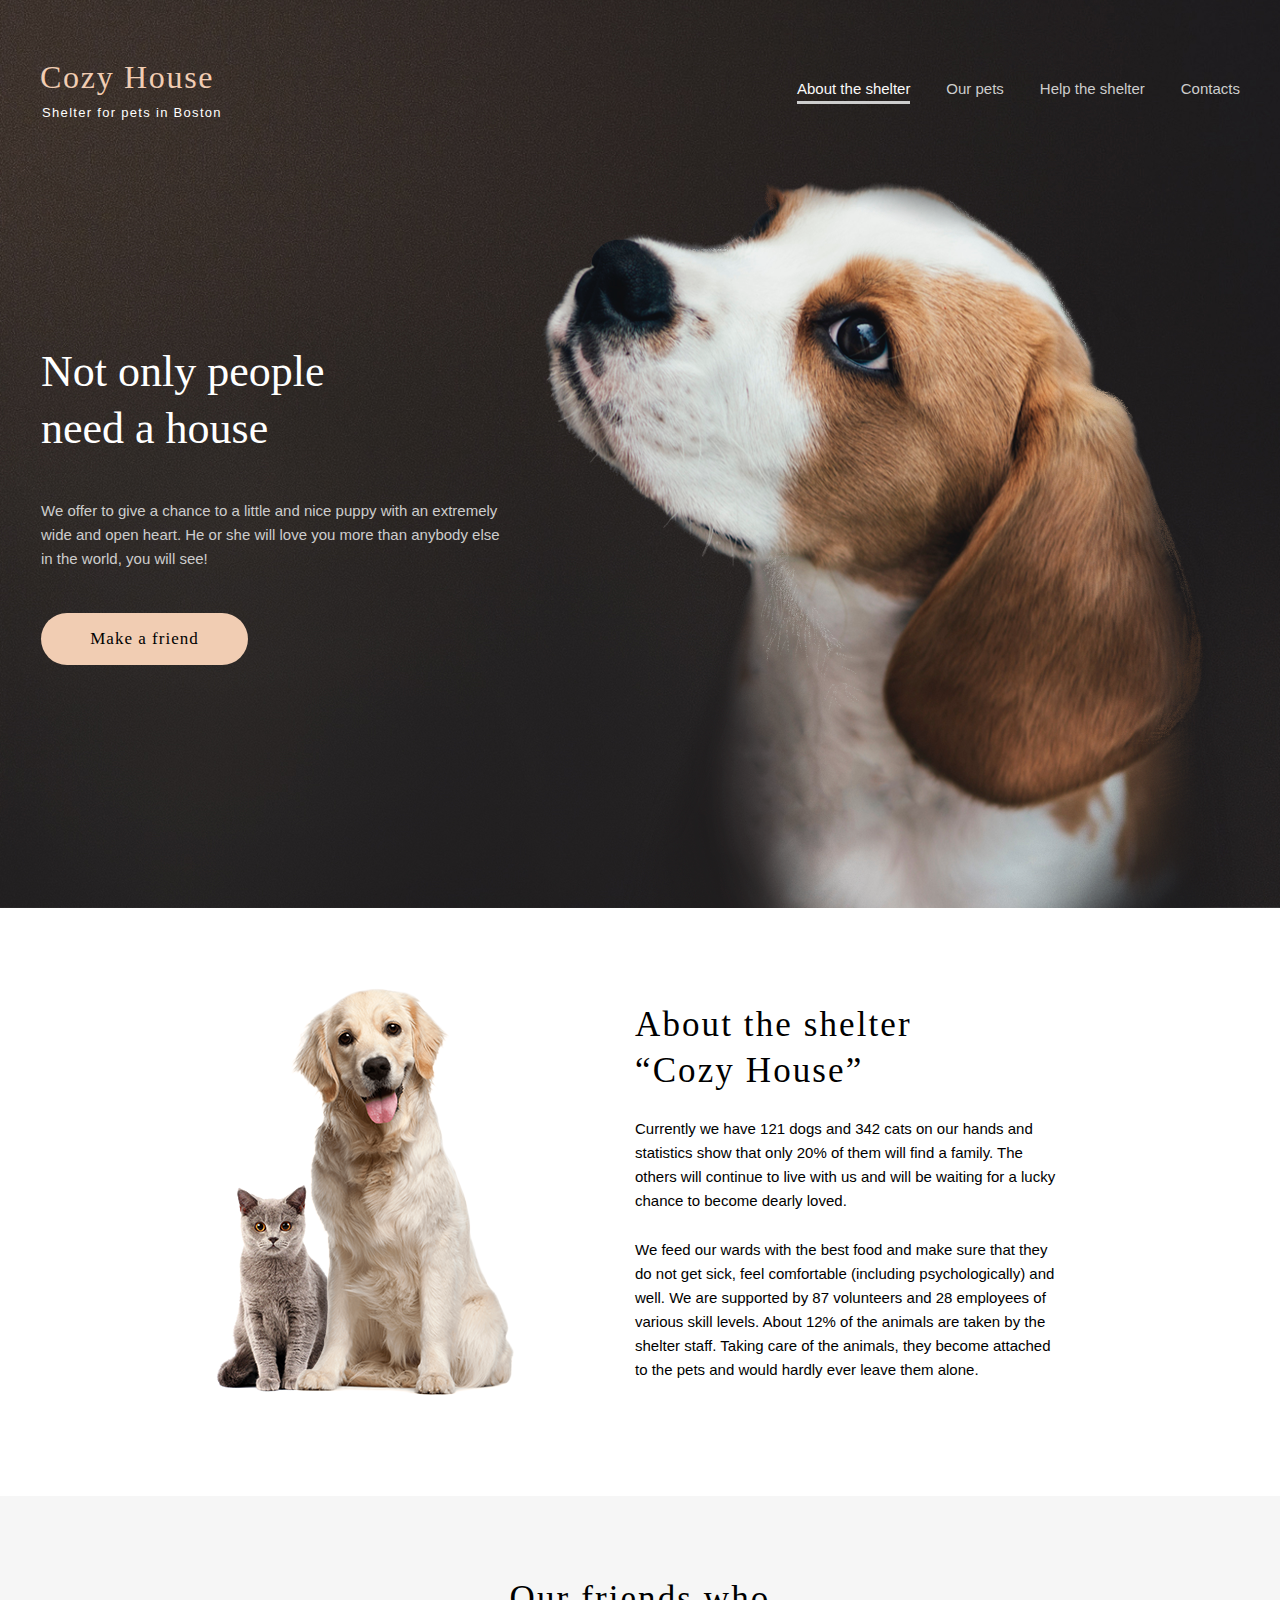
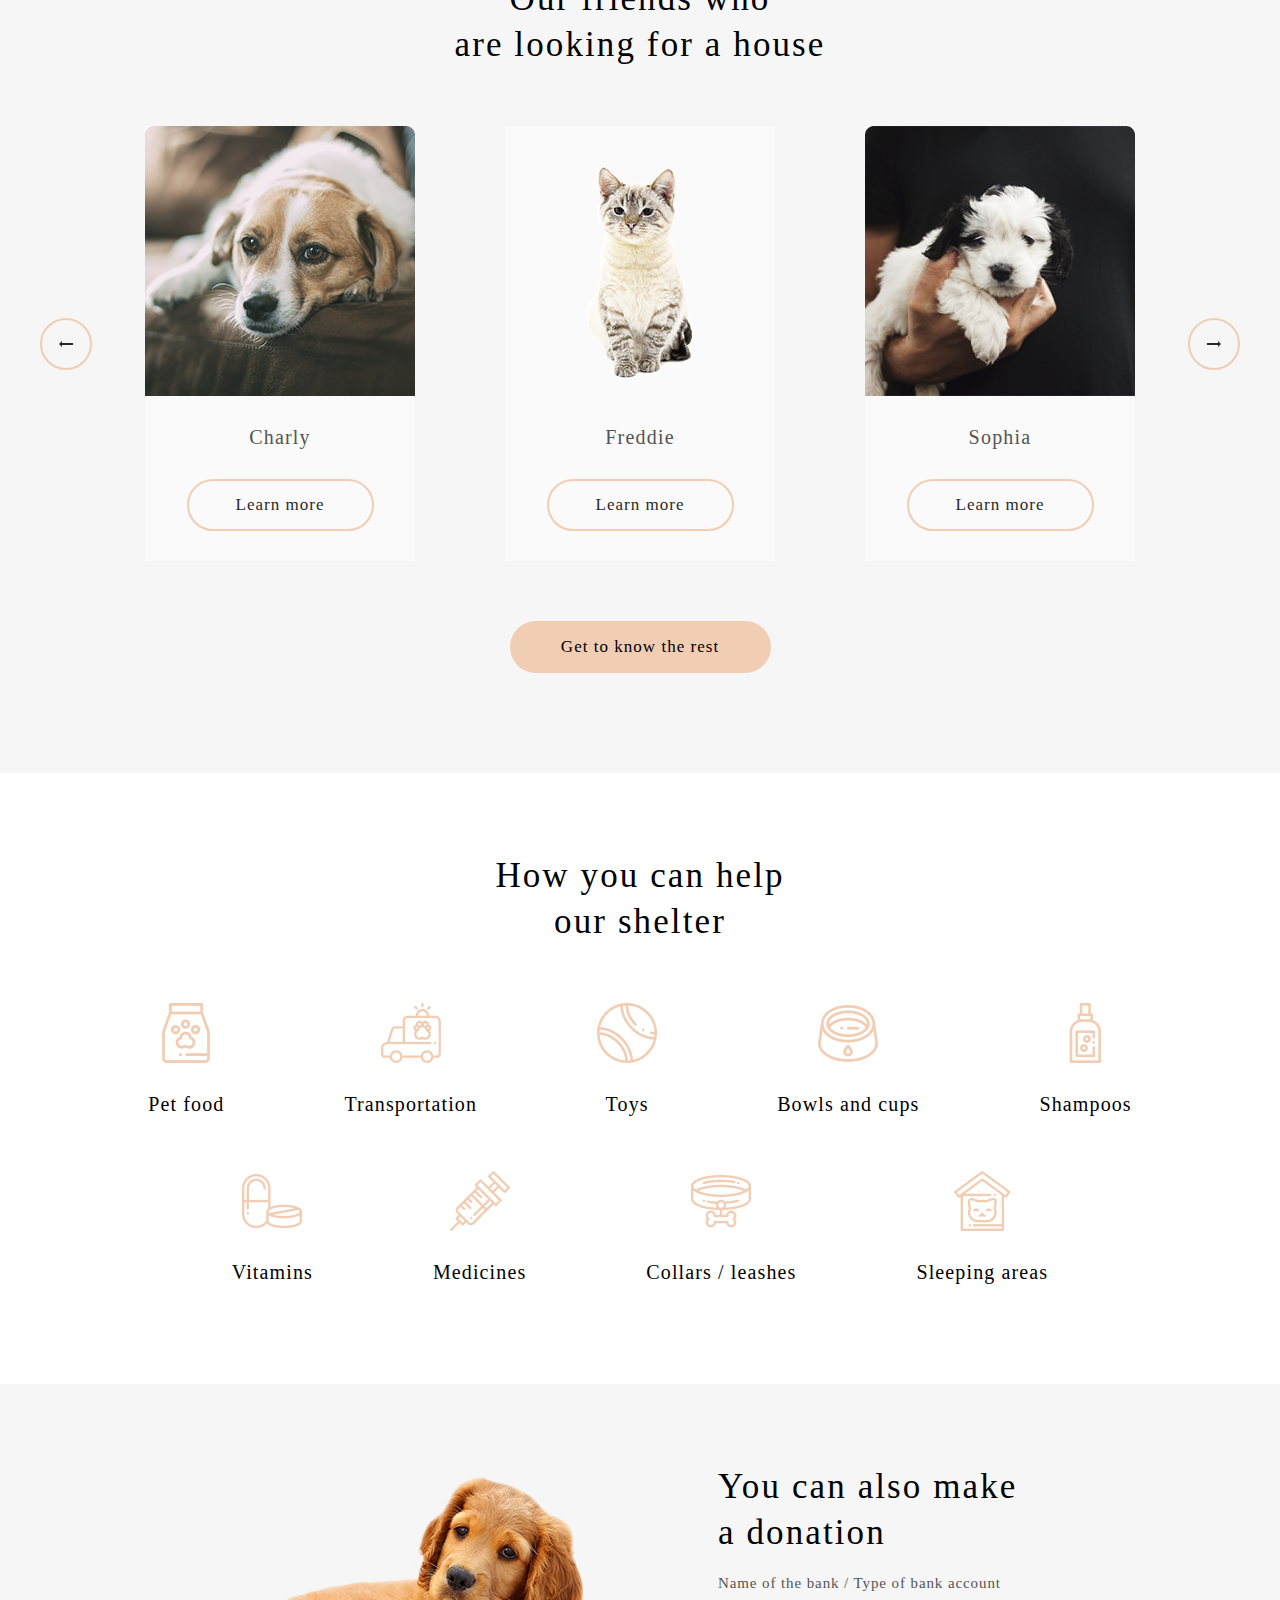
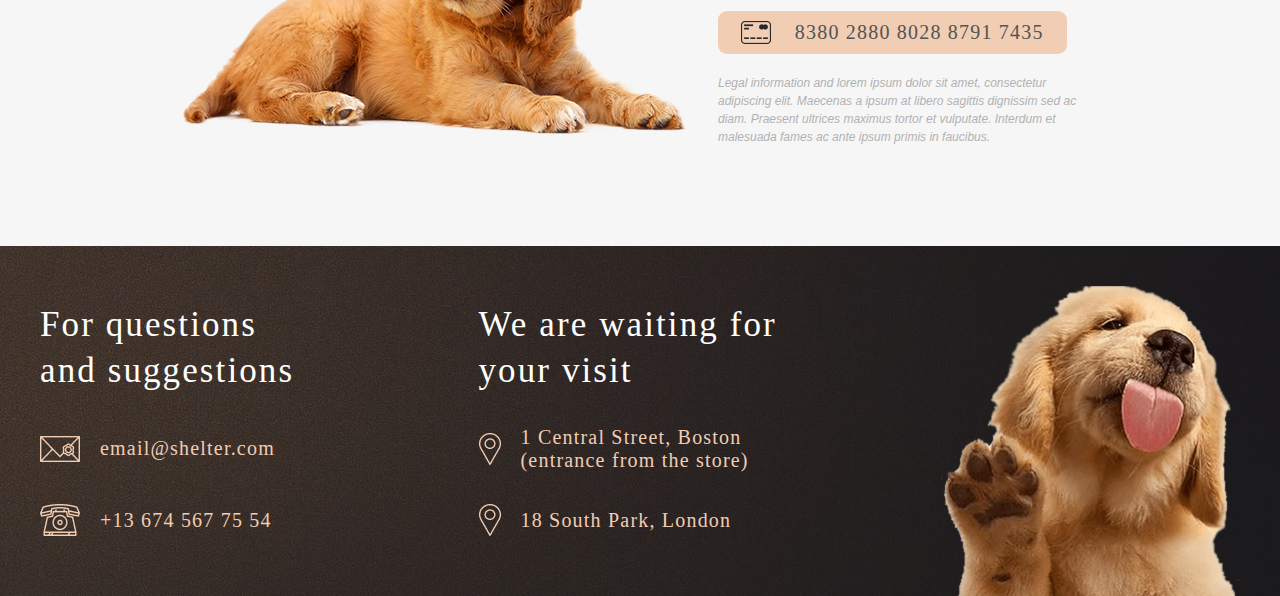
==== commit a48664e3: "feat: finish carousel on page main" ====
--- a/shelter/pages/main/index.html
+++ b/shelter/pages/main/index.html
@@ -7,9 +7,11 @@
   <title>Document</title>
   <link rel="stylesheet" href="normalize.css">
   <link rel="stylesheet" href="style.css">
+  <script src="script.js" defer></script>
 </head>
 <body>  
   <div class="not-only">
+
     <div class="wrapper">
       <header class="header">
         <div class="logo">
@@ -26,7 +28,7 @@
             <li class="nav-item"><a href="#footer" class="nav-link">Contacts</a></li>
           </ul>
         </nav>
-        <div class="burger">
+        <div class="burger burger-closed">
           <div class="line"></div>
           <div class="line"></div>
           <div class="line"></div>
@@ -45,6 +47,33 @@
         <img class="start-screen-puppy" src="../../assets/images/start-screen-puppy.png" alt="puppy image">
       </div>
      </div>
+     <div class="mobile-menu">
+      <header class="header">
+        <div class="logo">
+          <div class="title">
+            <h1 class="logo-title">Cozy House</h1>
+          </div>          
+          <span class="subtitle">Shelter for pets in Boston</span>
+        </div>
+
+        <!-- <div class="burger burger-opened">
+          <div class="line"></div>
+          <div class="line"></div>
+          <div class="line"></div>
+        </div> -->
+      </header>
+      <nav class="nav-menu">
+        <ul class="nav-list">
+          <li class="nav-item burger-nav-item nav-item-active"><a href="#about" class="nav-link-active">About the shelter</a></li>
+          <li class="nav-item burger-nav-item"><a href="../pets/index.html" class="nav-link">Our pets</a></li>
+          <li class="nav-item burger-nav-item" ><a href="#help" class="nav-link">Help the shelter</a></li>
+          <li class="nav-item burger-nav-item"><a href="#footer" class="nav-link">Contacts</a></li>
+        </ul>
+      </nav>
+      <div class="menu">
+        
+      </div>
+    </div>
   </div>
   <div class="about">
     <div class="about-content">
@@ -61,29 +90,33 @@
       <div class="heading"><h3>Our friends who<br/>are looking for a house</h3></div>
       <div class="slider">
         <button class="button-arrow for-big-screen arrow-left"><img src="../../assets/images/Arrow-left.png" alt=""></button>
-        <div class="card-container">
-          <div class="card">
-            <div class="pet-img"><img src="../../assets/images/pets-katrine.png" alt="pet photo"></div>
-            <p class="pet-name">Katrine</p>
-            <button class="button button-secondary">Learn more</button>
-          </div>
-          <div class="card">
-            <div class="pet-img"><img src="../../assets/images/pets-jennifer.png" alt="pet photo"></div>
-            <p class="pet-name">Jennifer</p>
-            <button class="button button-secondary">Learn more</button>
-          </div>
-          <div class="card">
-            <div class="pet-img"><img src="../../assets/images/pets-woody.png" alt="pet photo"></div>
-            <p class="pet-name">Woody</p>
-            <button class="button button-secondary">Learn more</button>
-          </div>   
-        </div>     
+        <div class="carousel-wrapper" id="carousel-wrapper">
+          <div class="carousel" id="carousel">
+              <div class="card-container">
+                <div class="card">
+                  <div class="pet-img"><img src="../../assets/images/pets-katrine.png" alt="pet photo"></div>
+                  <p class="pet-name">Katrine</p>
+                  <button class="button button-secondary">Learn more</button>
+                </div>
+                <div class="card">
+                  <div class="pet-img"><img src="../../assets/images/pets-jennifer.png" alt="pet photo"></div>
+                  <p class="pet-name">Jennifer</p>
+                  <button class="button button-secondary">Learn more</button>
+                </div>
+                <div class="card">
+                  <div class="pet-img"><img src="../../assets/images/pets-woody.png" alt="pet photo"></div>
+                  <p class="pet-name">Woody</p>
+                  <button class="button button-secondary">Learn more</button>
+                </div>   
+            </div> 
+          </div>
+        </div>
         <button class="button-arrow for-big-screen arrow-right"><img src="../../assets/images/Arrow-right.png" alt=""></button>
                 
       </div>
       <div class="for-small-screen">
-        <button class="button-arrow arrow-left"><img src="../../assets/images/Arrow-left.png" alt=""></button>
-        <button class="button-arrow arrow-right"><img src="../../assets/images/Arrow-right.png" alt=""></button>
+        <button class="button-arrow for-small-screen-btn arrow-left"><img src="../../assets/images/Arrow-left.png" alt=""></button>
+        <button class="button-arrow for-small-screen-btn arrow-right"><img src="../../assets/images/Arrow-right.png" alt=""></button>
       </div>
       <a href="../pets/index.html" class="button button-primary">Get to know the rest</a>
     </div>
@@ -186,6 +219,7 @@
       </div>
       <img src="../../assets/images/footer-puppy.png" alt="puppy image" class="footer-puppy">
     </div>
-  </footer>
+  </footer>  
+  <div class="dark"></div>
 </body>
 </html>--- a/shelter/pages/main/style.css
+++ b/shelter/pages/main/style.css
@@ -10,13 +10,13 @@
   overflow-x: hidden;
 }
 
-h3, h4, h5, .button, .not-only .header .logo .title .logo-title, .not-only .content h2, .card .pet-name, .help .help-content .heading, .help .help-content .list .list-item .text, .donation .donation-content .content .credit-card .credit-card-number {
+h3, h4, h5, .button, .not-only .content h2, .header .logo .title .logo-title, .card .pet-name, .help .help-content .heading, .help .help-content .list .list-item .text, .donation .donation-content .content .credit-card .credit-card-number {
   font-family: Georgia, 'Times New Roman', Times, serif;
   font-style: normal;
   font-weight: 400;
 }
 
-.not-only .header .logo .subtitle, .not-only .header .nav-menu .nav-list .nav-item, .not-only .content p, .about .about-content .content .subheading {
+.not-only .content p, .header .logo .subtitle, .header .nav-menu .nav-list .nav-item, .about .about-content .content .subheading, .mobile-menu .nav-menu .nav-list .nav-item {
   font-family: Arial, Helvetica, sans-serif;
   font-weight: normal;
   font-size: 15px;
@@ -144,6 +144,7 @@
 }
 
 .not-only {
+  position: relative;
   background-image: url("../../assets/images/start-screen-background.jpg");
   background-size: 100%;
   background-repeat: no-repeat;
@@ -247,103 +248,15 @@
   }
 }
 
-.not-only .header {
-  height: 60px;
-  width: 100%;
-  margin-top: 60px;
-  display: flex;
-  flex-direction: row;
-  align-items: center;
-  justify-content: space-between;
-}
-
-@media (max-width: 1279px) {
-  .not-only .header {
-    width: calc(100% - 60px);
-    margin-left: 30px;
-    margin-right: 30px;
-    margin-top: 30px;
-  }
-}
-
-@media (max-width: 767px) {
-  .not-only .header {
-    margin: 0 43px 0 0;
-    width: calc(100% - 43px);
-  }
-}
-
-.not-only .header .logo {
-  display: flex;
-  flex-direction: column;
-  justify-content: space-between;
-  width: 184px;
-  height: 60px;
-  color: #F1CDB3;
-}
-
-.not-only .header .logo .title {
-  width: 184px;
-  height: 35px;
-  left: 0px;
-  top: calc(50% - 35px/2 - 12.5px);
-}
-
-.not-only .header .logo .title .logo-title {
-  font-size: 32px;
-  margin: 0px;
-  line-height: 110%;
-  letter-spacing: 0.053em;
-  text-align: justify;
-}
-
-.not-only .header .logo .subtitle {
-  display: inline-block;
-  font-size: 13px;
-  line-height: 15px;
-  letter-spacing: 0.1em;
-  color: #FFFFFF;
-  text-align: center;
-}
-
-.not-only .header .nav-menu {
-  width: 443px;
-  height: 27px;
-  display: flex;
-  align-items: center;
-  justify-content: space-between;
-}
-
-@media (max-width: 767px) {
-  .not-only .header .nav-menu {
-    display: none;
-  }
-}
-
-.not-only .header .nav-menu .nav-list {
-  width: 100%;
-  list-style: none;
-  display: flex;
-  flex-direction: row;
-  justify-content: space-between;
-  padding-left: 0px;
-}
-
-.not-only .header .nav-menu .nav-list .nav-item {
-  font-size: 15px;
-  line-height: 160%;
-  color: #CDCDCD;
-}
-
-.not-only .header .nav-menu .nav-list .nav-item-active {
-  color: #FAFAFA;
-  border-bottom: #CDCDCD solid 3px;
-}
-
 .not-only .burger {
   width: 30px;
   height: 22px;
   display: none;
+  transition: all 0.5s;
+}
+
+.not-only .burger.opened {
+  transform: rotate(90deg);
 }
 
 .not-only .burger .line {
@@ -357,6 +270,7 @@
     display: flex;
     flex-direction: column;
     justify-content: space-between;
+    z-index: 10;
   }
 }
 
@@ -425,6 +339,99 @@
   height: 728px;
 }
 
+.header {
+  height: 60px;
+  width: 100%;
+  margin-top: 60px;
+  display: flex;
+  flex-direction: row;
+  align-items: center;
+  justify-content: space-between;
+}
+
+@media (max-width: 1279px) {
+  .header {
+    width: calc(100% - 60px);
+    margin-left: 30px;
+    margin-right: 30px;
+    margin-top: 30px;
+  }
+}
+
+@media (max-width: 767px) {
+  .header {
+    margin: 0 43px 0 0;
+    width: calc(100% - 43px);
+  }
+}
+
+.header .logo {
+  display: flex;
+  flex-direction: column;
+  justify-content: space-between;
+  width: 184px;
+  height: 60px;
+  color: #F1CDB3;
+}
+
+.header .logo .title {
+  width: 184px;
+  height: 35px;
+  left: 0px;
+  top: calc(50% - 35px/2 - 12.5px);
+}
+
+.header .logo .title .logo-title {
+  font-size: 32px;
+  margin: 0px;
+  line-height: 110%;
+  letter-spacing: 0.053em;
+  text-align: justify;
+}
+
+.header .logo .subtitle {
+  display: inline-block;
+  font-size: 13px;
+  line-height: 15px;
+  letter-spacing: 0.1em;
+  color: #FFFFFF;
+  text-align: center;
+}
+
+.header .nav-menu {
+  width: 443px;
+  height: 27px;
+  display: flex;
+  align-items: center;
+  justify-content: space-between;
+}
+
+@media (max-width: 767px) {
+  .header .nav-menu {
+    display: none;
+  }
+}
+
+.header .nav-menu .nav-list {
+  width: 100%;
+  list-style: none;
+  display: flex;
+  flex-direction: row;
+  justify-content: space-between;
+  padding-left: 0px;
+}
+
+.header .nav-menu .nav-list .nav-item {
+  font-size: 15px;
+  line-height: 160%;
+  color: #CDCDCD;
+}
+
+.header .nav-menu .nav-list .nav-item-active {
+  color: #FAFAFA;
+  border-bottom: #CDCDCD solid 3px;
+}
+
 .about {
   width: 1280px;
   height: 588px;
@@ -1043,4 +1050,208 @@
     align-self: start;
   }
 }
+
+.mobile-menu {
+  width: 320px;
+  height: 100vh;
+  top: 0;
+  right: -320px;
+  padding-top: 30px;
+  background-color: #292929;
+  position: absolute;
+  transition: right 0.5s;
+  transition-duration: 500ms;
+}
+
+.mobile-menu.active {
+  display: block;
+  color: red;
+  right: 0px;
+  z-index: 5;
+}
+
+.dark {
+  position: absolute;
+  width: 100%;
+  height: 100%;
+  top: 0;
+  display: none;
+}
+
+.darkened {
+  display: block;
+  background-color: rgba(41, 41, 41, 0.6);
+}
+
+.footer-puppy {
+  transition-duration: 3s;
+}
+
+.footer-puppy:active {
+  display: none;
+}
+
+.hide-scroll {
+  height: 100vh;
+  overflow: hidden;
+}
+
+.mobile-menu {
+  position: absolute;
+  height: 100vh;
+}
+
+.mobile-menu .nav-menu {
+  width: 243px;
+  height: 327px;
+  margin: 158px auto 0;
+}
+
+.mobile-menu .nav-menu .nav-list {
+  height: 100%;
+  list-style: none;
+  display: flex;
+  flex-direction: column;
+  justify-content: space-between;
+  align-items: center;
+  padding-left: 0px;
+}
+
+.mobile-menu .nav-menu .nav-list .nav-item {
+  font-size: 32px;
+  line-height: 160%;
+  color: #CDCDCD;
+}
+
+.mobile-menu .nav-menu .nav-list .nav-item-active {
+  color: #FAFAFA;
+  border-bottom: #F1CDB3 solid 3px;
+}
+
+@keyframes move-left-large {
+  from {
+    left: -1096px;
+  }
+  to {
+    left: -2192px;
+  }
+}
+
+@keyframes move-left-medium {
+  from {
+    left: -600px;
+  }
+  to {
+    left: -1200px;
+  }
+}
+
+@keyframes move-left-small {
+  from {
+    left: -305px;
+  }
+  to {
+    left: -610px;
+  }
+}
+
+@keyframes move-right-large {
+  from {
+    left: -1096px;
+  }
+  to {
+    left: 0px;
+  }
+}
+
+@keyframes move-right-medium {
+  from {
+    left: -604px;
+  }
+  to {
+    left: 0;
+  }
+}
+
+@keyframes move-left-small {
+  from {
+    left: -305px;
+  }
+  to {
+    left: 0px;
+  }
+}
+
+.transition-left {
+  animation-name: move-left-large;
+  animation-duration: 3s;
+}
+
+@media (max-width: 1279px) {
+  .transition-left {
+    animation-name: move-left-medium;
+    animation-duration: 3s;
+  }
+}
+
+@media (max-width: 767px) {
+  .transition-left {
+    animation-name: move-left-small;
+    animation-duration: 3s;
+  }
+}
+
+.transition-right {
+  animation-name: move-right-large;
+  animation-duration: 3s;
+}
+
+@media (max-width: 1279px) {
+  .transition-right {
+    animation-name: move-right-medium;
+    animation-duration: 3s;
+  }
+}
+
+@media (max-width: 767px) {
+  .transition-right {
+    animation-name: move-right-small;
+    animation-duration: 3s;
+  }
+}
+
+.carousel-wrapper {
+  overflow: hidden;
+  width: 1096px;
+}
+
+@media (max-width: 1279px) {
+  .carousel-wrapper {
+    width: 604px;
+  }
+}
+
+@media (max-width: 767px) {
+  .carousel-wrapper {
+    width: 270px;
+  }
+}
+
+.carousel {
+  display: flex;
+  position: relative;
+  left: -1096px;
+}
+
+@media (max-width: 1279px) {
+  .carousel {
+    left: -600px;
+  }
+}
+
+@media (max-width: 767px) {
+  .carousel {
+    left: -305px;
+  }
+}
 /*# sourceMappingURL=style.css.map */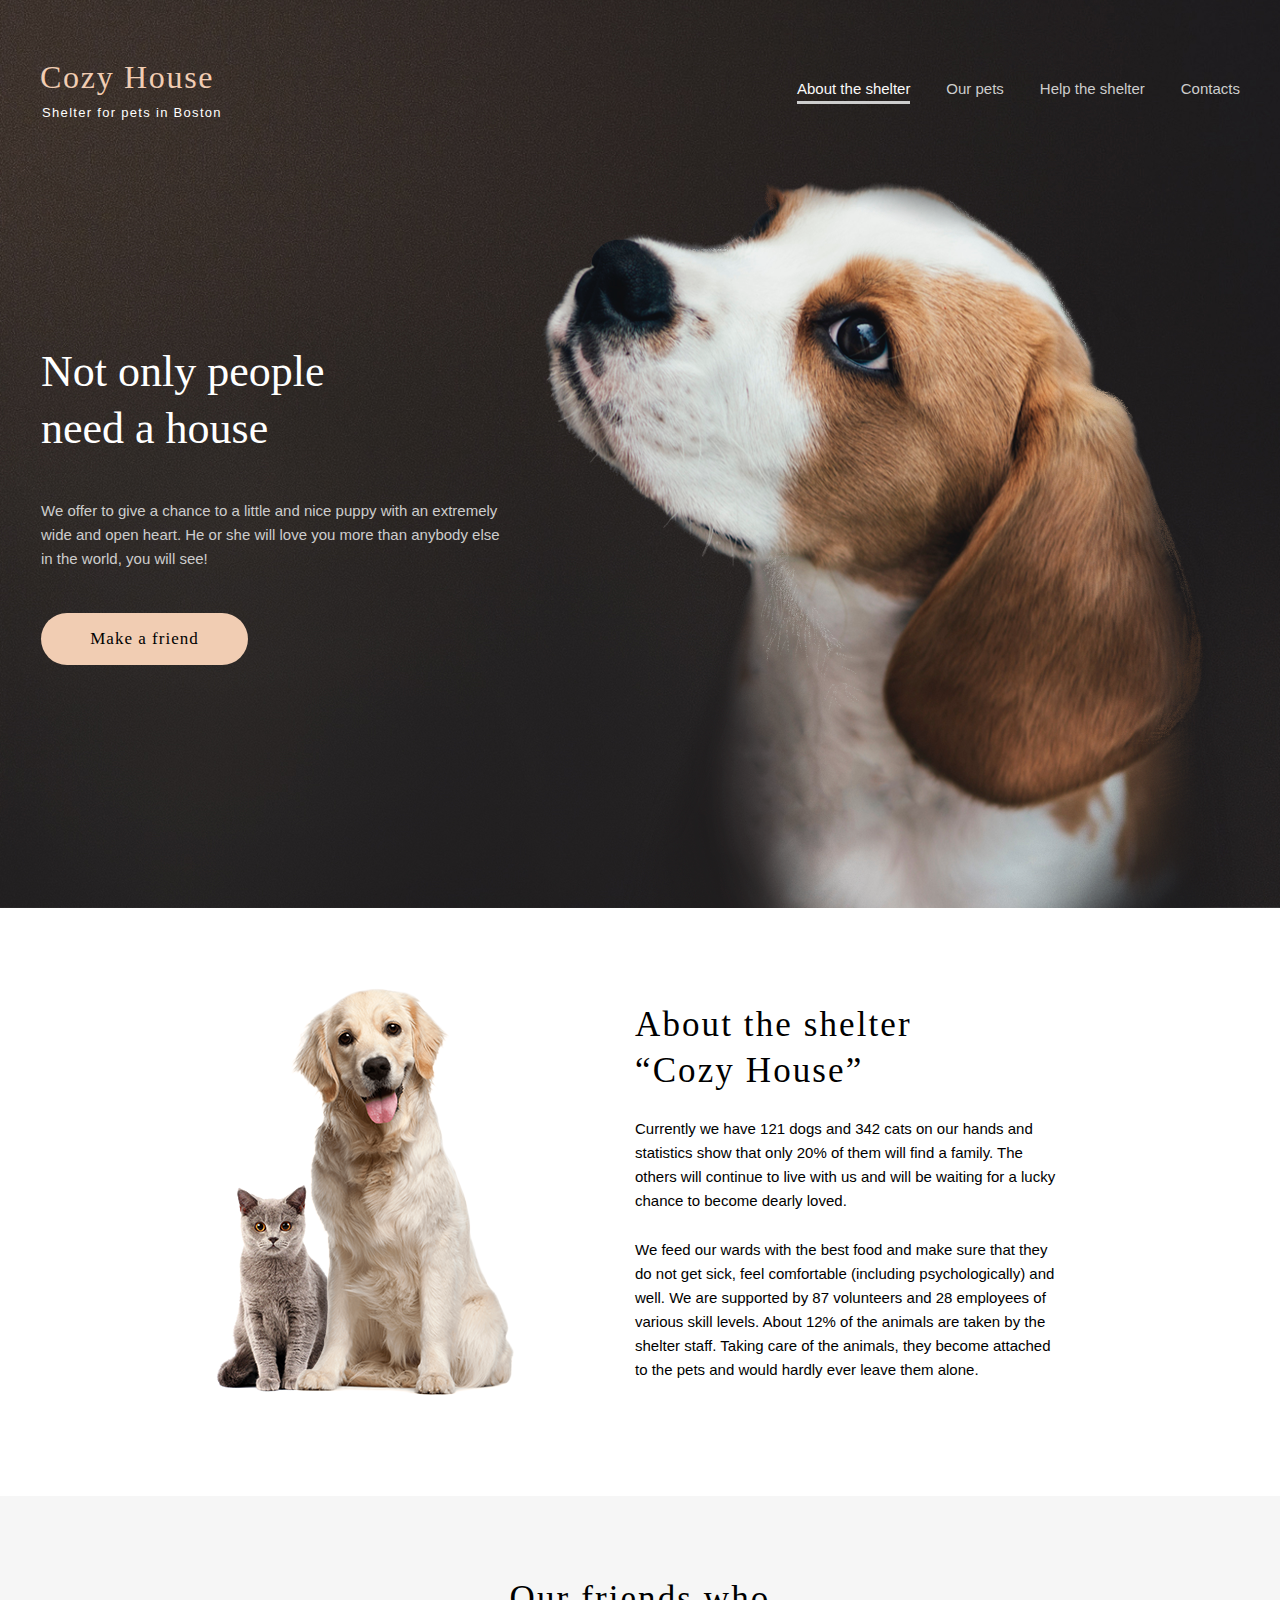
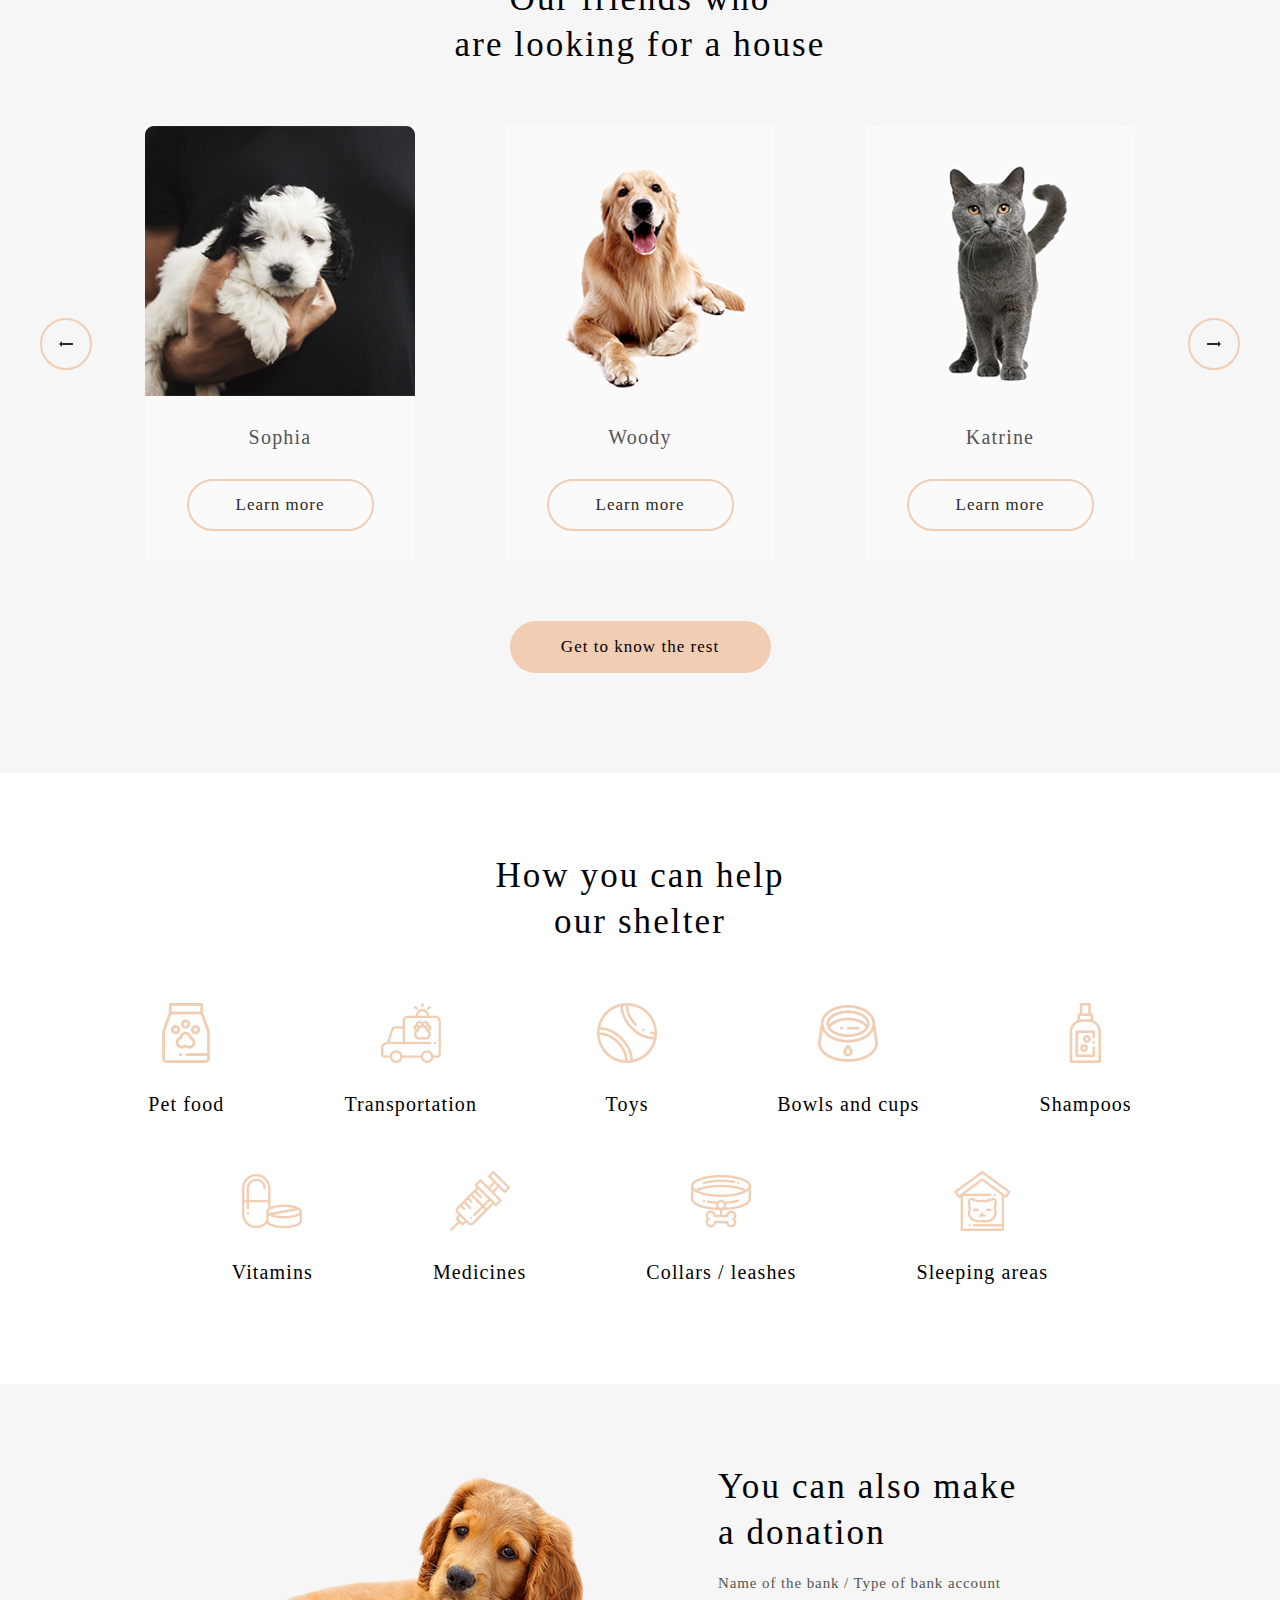
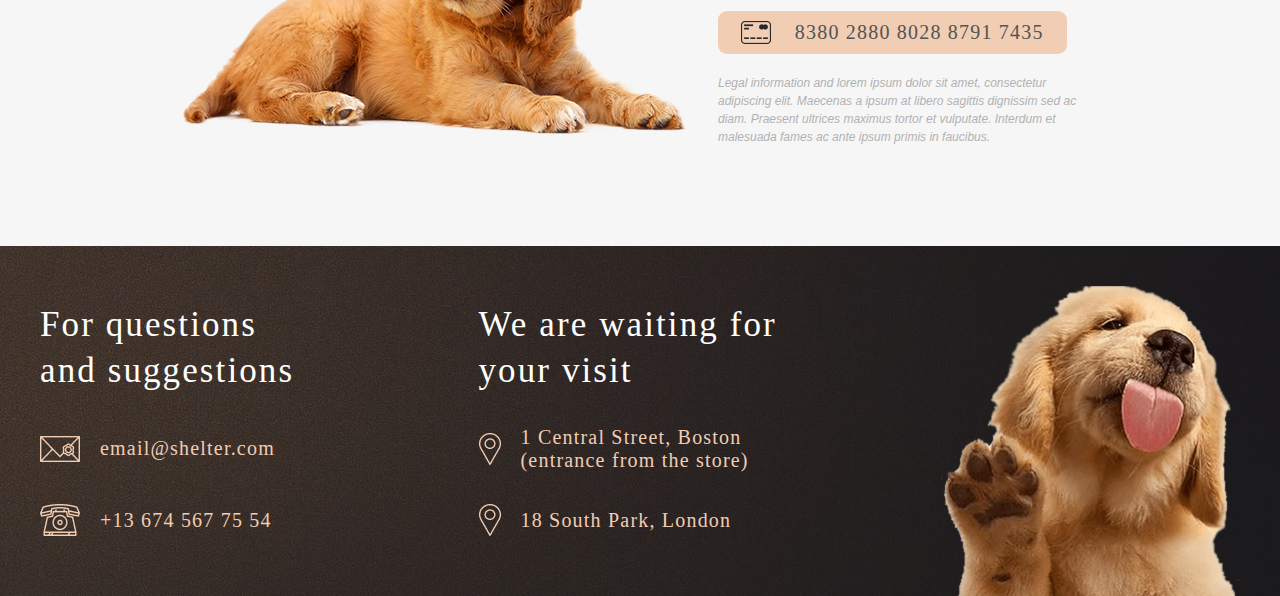
==== commit a3b0d91e: "feat: finish popup" ====
--- a/shelter/pages/main/index.html
+++ b/shelter/pages/main/index.html
@@ -85,7 +85,7 @@
       </div>
     </div>
   </div>
-  <div class="pets" id="pets">
+  <div class="pets" id="pets">    
     <div class="pets-content">
       <div class="heading"><h3>Our friends who<br/>are looking for a house</h3></div>
       <div class="slider">
@@ -221,5 +221,33 @@
     </div>
   </footer>  
   <div class="dark"></div>
+  <div class="popup-container">
+    <div class="popup">
+      <button class="button-arrow popup-btn">
+        <img class="also-closes" src="../../assets/icons/x-in-button.png" alt="">
+      </button>
+      <img class="popup-pet-img" src=""></img>
+      <div class="popup-content">
+        <h3 data-pet="name"></h3>
+        <h4><span data-pet="type"></span><span> - </span><span data-pet="breed"></span></h4>
+        <h5 data-pet="description"></h5>
+        <ul>
+          <li>
+            <span>Age: </span><span data-pet="age"></span>
+          </li>
+          <li>
+            <span>Inoculations: </span><span data-pet="inoculations"></span>
+          </li>
+          <li>
+            <span>Diseases: </span><span data-pet="diseases"></span>
+          </li>
+          <li>
+            <span>Parasites: </span><span data-pet="parasites"></span>
+          </li>
+        </ul>
+      </div>
+
+    </div>
+  </div>
 </body>
 </html>--- a/shelter/pages/main/style.css
+++ b/shelter/pages/main/style.css
@@ -1104,11 +1104,12 @@
 .mobile-menu .nav-menu {
   width: 243px;
   height: 327px;
-  margin: 158px auto 0;
+  display: flex;
+  margin: auto;
 }
 
 .mobile-menu .nav-menu .nav-list {
-  height: 100%;
+  height: auto;
   list-style: none;
   display: flex;
   flex-direction: column;
@@ -1142,7 +1143,7 @@
     left: -600px;
   }
   to {
-    left: -1200px;
+    left: -1204px;
   }
 }
 
@@ -1151,7 +1152,7 @@
     left: -305px;
   }
   to {
-    left: -610px;
+    left: -598px;
   }
 }
 
@@ -1169,54 +1170,54 @@
     left: -604px;
   }
   to {
-    left: 0;
-  }
-}
-
-@keyframes move-left-small {
+    left: 4px;
+  }
+}
+
+@keyframes move-right-small {
   from {
     left: -305px;
   }
   to {
-    left: 0px;
+    left: -12px;
   }
 }
 
 .transition-left {
   animation-name: move-left-large;
-  animation-duration: 3s;
+  animation-duration: 0.3s;
 }
 
 @media (max-width: 1279px) {
   .transition-left {
     animation-name: move-left-medium;
-    animation-duration: 3s;
+    animation-duration: 0.3s;
   }
 }
 
 @media (max-width: 767px) {
   .transition-left {
     animation-name: move-left-small;
-    animation-duration: 3s;
+    animation-duration: 0.3s;
   }
 }
 
 .transition-right {
   animation-name: move-right-large;
-  animation-duration: 3s;
+  animation-duration: 0.3s;
 }
 
 @media (max-width: 1279px) {
   .transition-right {
     animation-name: move-right-medium;
-    animation-duration: 3s;
+    animation-duration: 0.3s;
   }
 }
 
 @media (max-width: 767px) {
   .transition-right {
     animation-name: move-right-small;
-    animation-duration: 3s;
+    animation-duration: 0.3s;
   }
 }
 
@@ -1254,4 +1255,49 @@
     left: -305px;
   }
 }
+
+.popup-container {
+  width: 100vw;
+  height: 100vh;
+  position: fixed;
+  top: 0;
+  left: 0;
+  z-index: 5;
+  background-color: rgba(0, 0, 0, 0.5);
+  display: none;
+  align-items: center;
+  justify-content: center;
+}
+
+.flex-open {
+  display: flex;
+}
+
+.popup {
+  position: relative;
+  width: 80%;
+  height: calc(width * 5 / 9);
+  background-color: white;
+  display: flex;
+}
+
+@media screen and (max-width: 767px) {
+  .popup .popup-pet-img {
+    display: none;
+  }
+}
+
+.popup h4 {
+  color: black;
+}
+
+.popup-btn {
+  position: absolute;
+  right: -45px;
+  top: -52px;
+}
+
+.btn-active {
+  background-color: #FDDCC4;
+}
 /*# sourceMappingURL=style.css.map */